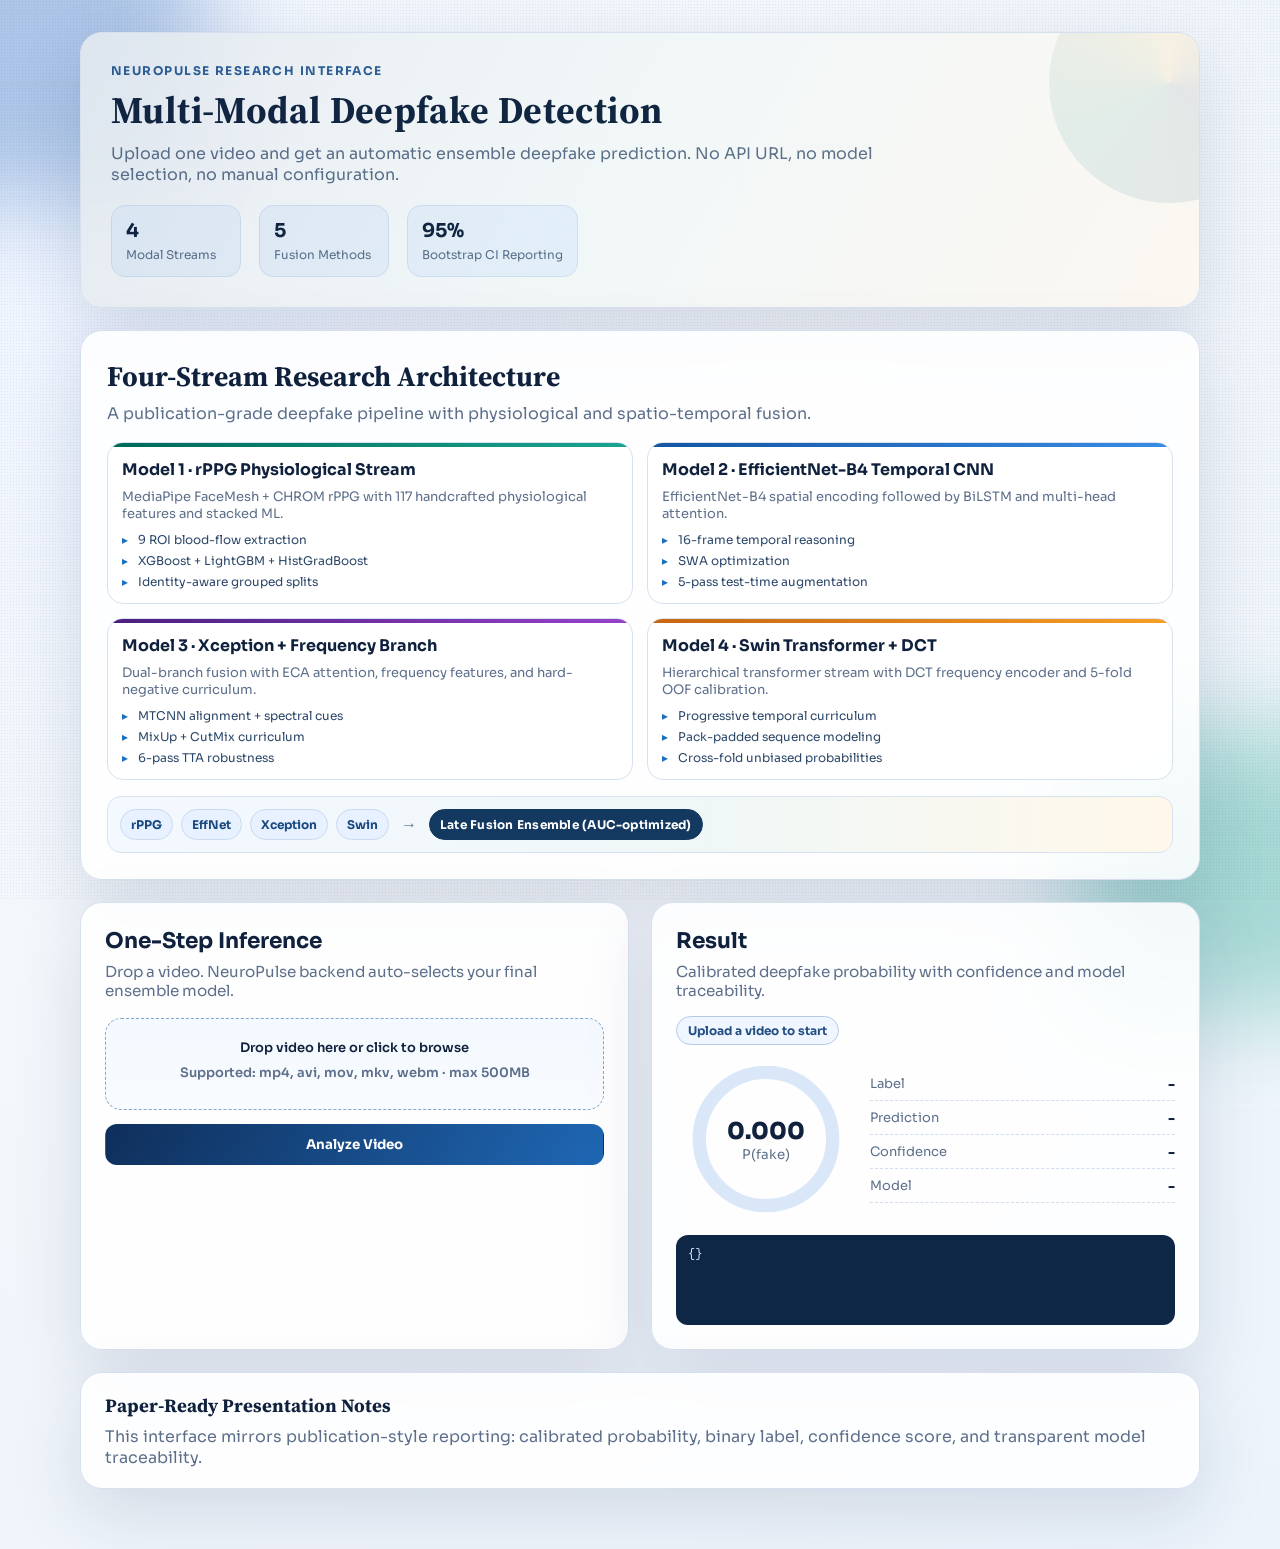
==== frontend/index.html @ 2e5a5ee5 "woring restructure" ====
<!DOCTYPE html>
<html lang="en">
<head>
  <meta charset="UTF-8" />
  <meta name="viewport" content="width=device-width, initial-scale=1.0" />
  <title>NeuroPulse | Deepfake Detection Interface</title>
  <link rel="preconnect" href="https://fonts.googleapis.com" />
  <link rel="preconnect" href="https://fonts.gstatic.com" crossorigin />
  <link href="https://fonts.googleapis.com/css2?family=Sora:wght@300;400;600;700;800&family=Source+Serif+4:opsz,wght@8..60,500;8..60,700&display=swap" rel="stylesheet" />
  <link rel="stylesheet" href="styles.css" />
</head>
<body>
  <div class="backdrop backdrop-a"></div>
  <div class="backdrop backdrop-b"></div>
  <div class="grain"></div>

  <main class="page">
    <header class="hero card reveal">
      <p class="eyebrow">NeuroPulse Research Interface</p>
      <h1>Multi-Modal Deepfake Detection</h1>
      <p class="hero-text">
        Upload one video and get an automatic ensemble deepfake prediction.
        No API URL, no model selection, no manual configuration.
      </p>
      <div class="hero-metrics">
        <div>
          <strong>4</strong>
          <span>Modal Streams</span>
        </div>
        <div>
          <strong>5</strong>
          <span>Fusion Methods</span>
        </div>
        <div>
          <strong>95%</strong>
          <span>Bootstrap CI Reporting</span>
        </div>
      </div>
    </header>

    <section class="card architecture reveal delay-1">
      <div class="arch-head">
        <h2>Four-Stream Research Architecture</h2>
        <p>A publication-grade deepfake pipeline with physiological and spatio-temporal fusion.</p>
      </div>
      <div class="model-grid">
        <article class="model-card rppg">
          <h3>Model 1 · rPPG Physiological Stream</h3>
          <p>MediaPipe FaceMesh + CHROM rPPG with 117 handcrafted physiological features and stacked ML.</p>
          <ul>
            <li>9 ROI blood-flow extraction</li>
            <li>XGBoost + LightGBM + HistGradBoost</li>
            <li>Identity-aware grouped splits</li>
          </ul>
        </article>
        <article class="model-card eff">
          <h3>Model 2 · EfficientNet-B4 Temporal CNN</h3>
          <p>EfficientNet-B4 spatial encoding followed by BiLSTM and multi-head attention.</p>
          <ul>
            <li>16-frame temporal reasoning</li>
            <li>SWA optimization</li>
            <li>5-pass test-time augmentation</li>
          </ul>
        </article>
        <article class="model-card xcep">
          <h3>Model 3 · Xception + Frequency Branch</h3>
          <p>Dual-branch fusion with ECA attention, frequency features, and hard-negative curriculum.</p>
          <ul>
            <li>MTCNN alignment + spectral cues</li>
            <li>MixUp + CutMix curriculum</li>
            <li>6-pass TTA robustness</li>
          </ul>
        </article>
        <article class="model-card swin">
          <h3>Model 4 · Swin Transformer + DCT</h3>
          <p>Hierarchical transformer stream with DCT frequency encoder and 5-fold OOF calibration.</p>
          <ul>
            <li>Progressive temporal curriculum</li>
            <li>Pack-padded sequence modeling</li>
            <li>Cross-fold unbiased probabilities</li>
          </ul>
        </article>
      </div>

      <div class="fusion-track">
        <div class="fusion-node">rPPG</div>
        <div class="fusion-node">EffNet</div>
        <div class="fusion-node">Xception</div>
        <div class="fusion-node">Swin</div>
        <div class="fusion-arrow">→</div>
        <div class="fusion-ensemble">Late Fusion Ensemble (AUC-optimized)</div>
      </div>
    </section>

    <section class="grid">
      <article class="card panel reveal">
        <h2>One-Step Inference</h2>
        <p class="muted">Drop a video. NeuroPulse backend auto-selects your final ensemble model.</p>

        <form id="predict-form" class="form" novalidate>
          <label class="field upload-zone" id="upload-zone">
            <input id="video-input" type="file" accept="video/*" required />
            <span class="upload-title">Drop video here or click to browse</span>
            <span id="video-meta" class="upload-meta">Supported: mp4, avi, mov, mkv, webm · max 500MB</span>
          </label>

          <button id="submit-btn" type="submit" class="btn primary">Analyze Video</button>
        </form>
      </article>

      <article class="card panel reveal delay-1">
        <h2>Result</h2>
        <p class="muted">Calibrated deepfake probability with confidence and model traceability.</p>

        <div id="status-pill" class="pill">Waiting for upload</div>

        <div class="result-block">
          <div class="meter-wrap">
            <svg viewBox="0 0 120 120" class="meter" aria-hidden="true">
              <circle cx="60" cy="60" r="50" class="meter-bg"></circle>
              <circle cx="60" cy="60" r="50" class="meter-fg" id="meter-fg"></circle>
            </svg>
            <div class="meter-center">
              <span id="probability">0.000</span>
              <small>P(fake)</small>
            </div>
          </div>

          <div class="kv">
            <p><span>Label</span><strong id="label">-</strong></p>
            <p><span>Prediction</span><strong id="prediction">-</strong></p>
            <p><span>Confidence</span><strong id="confidence">-</strong></p>
            <p><span>Model</span><strong id="model">-</strong></p>
          </div>
        </div>

        <pre id="debug" class="debug">{}</pre>
      </article>
    </section>

    <section class="card footer-note reveal delay-2">
      <h3>Paper-Ready Presentation Notes</h3>
      <p>
        This interface mirrors publication-style reporting: calibrated probability,
        binary label, confidence score, and transparent model traceability.
      </p>
    </section>
  </main>

  <script src="app.js"></script>
</body>
</html>
---- frontend/styles.css ----
:root {
  --bg: #f4f7fb;
  --ink: #10213d;
  --muted: #5d6f8a;
  --panel: rgba(255, 255, 255, 0.88);
  --line: #d6e0ee;
  --navy: #0f2f5b;
  --teal: #147d79;
  --amber: #d9911a;
  --danger: #b73934;
  --ok: #1a7b62;
  --shadow: 0 25px 70px rgba(12, 41, 82, 0.13);
}

* {
  box-sizing: border-box;
}

body {
  margin: 0;
  font-family: "Sora", sans-serif;
  color: var(--ink);
  background: radial-gradient(circle at 10% 20%, #eef4ff 0%, #f4f7fb 40%, #ecf3fb 100%);
  min-height: 100vh;
  overflow-x: hidden;
}

.grain {
  position: fixed;
  inset: 0;
  pointer-events: none;
  z-index: -1;
  opacity: 0.08;
  background-image: radial-gradient(#14385f 0.35px, transparent 0.35px);
  background-size: 3px 3px;
}

.backdrop {
  position: fixed;
  filter: blur(50px);
  z-index: -1;
  opacity: 0.35;
}

.backdrop-a {
  top: -120px;
  left: -120px;
  width: 320px;
  height: 320px;
  background: #2f6dbf;
  animation: driftA 8s ease-in-out infinite alternate;
}

.backdrop-b {
  right: -80px;
  bottom: -110px;
  width: 280px;
  height: 280px;
  background: #1ba18b;
  animation: driftB 9s ease-in-out infinite alternate;
}

.page {
  width: min(1120px, 94vw);
  margin: 32px auto 60px;
  display: grid;
  gap: 22px;
}

.architecture {
  padding: 26px;
}

.arch-head h2 {
  margin: 0;
  font-family: "Source Serif 4", serif;
  font-size: clamp(1.35rem, 2.2vw, 1.9rem);
}

.arch-head p {
  margin: 8px 0 0;
  color: var(--muted);
}

.model-grid {
  margin-top: 18px;
  display: grid;
  grid-template-columns: repeat(2, minmax(0, 1fr));
  gap: 14px;
}

.model-card {
  border: 1px solid #d7e1ef;
  border-radius: 16px;
  padding: 14px;
  background: rgba(255, 255, 255, 0.9);
  position: relative;
  overflow: hidden;
  transform: translateY(0);
  transition: transform 220ms ease, box-shadow 220ms ease;
}

.model-card::before {
  content: "";
  position: absolute;
  top: 0;
  left: 0;
  width: 100%;
  height: 4px;
}

.model-card:hover {
  transform: translateY(-4px);
  box-shadow: 0 18px 32px rgba(20, 56, 97, 0.12);
}

.model-card h3 {
  margin: 2px 0 8px;
  font-size: 1rem;
}

.model-card p {
  margin: 0;
  color: var(--muted);
  font-size: 13px;
}

.model-card ul {
  margin: 10px 0 0;
  padding: 0;
  list-style: none;
  display: grid;
  gap: 6px;
}

.model-card li {
  font-size: 12px;
  color: #2b4668;
  padding-left: 16px;
  position: relative;
}

.model-card li::before {
  content: "▸";
  position: absolute;
  left: 0;
  color: #1b6fbf;
}

.model-card.rppg::before {
  background: linear-gradient(90deg, #00695c, #1aa48f);
}

.model-card.eff::before {
  background: linear-gradient(90deg, #1455a2, #388ce4);
}

.model-card.xcep::before {
  background: linear-gradient(90deg, #4b1f7e, #9542ca);
}

.model-card.swin::before {
  background: linear-gradient(90deg, #c76611, #f69f25);
}

.fusion-track {
  margin-top: 16px;
  border-radius: 14px;
  border: 1px solid #d8e2f0;
  background: linear-gradient(90deg, #f4f8ff, #eff7f7 55%, #fff8ea);
  padding: 12px;
  display: flex;
  flex-wrap: wrap;
  align-items: center;
  gap: 8px;
}

.fusion-node,
.fusion-ensemble {
  padding: 7px 10px;
  border-radius: 999px;
  font-size: 12px;
  font-weight: 700;
}

.fusion-node {
  background: #e8f1ff;
  color: #19497f;
  border: 1px solid #c9daef;
}

.fusion-arrow {
  font-size: 16px;
  color: #5f7695;
  margin: 0 4px;
}

.fusion-ensemble {
  background: #143961;
  color: #fff;
  border: 1px solid #143961;
  letter-spacing: 0.02em;
}

.card {
  background: var(--panel);
  border: 1px solid var(--line);
  border-radius: 22px;
  box-shadow: var(--shadow);
  backdrop-filter: blur(8px);
}

.hero {
  padding: 30px;
  position: relative;
  overflow: hidden;
}

.hero::before {
  content: "";
  position: absolute;
  inset: 0;
  background: linear-gradient(120deg, rgba(21, 65, 116, 0.1), rgba(20, 125, 121, 0.05), rgba(217, 145, 26, 0.06));
  pointer-events: none;
}

.hero::after {
  content: "";
  position: absolute;
  right: -90px;
  top: -70px;
  width: 240px;
  height: 240px;
  border-radius: 50%;
  background: conic-gradient(from 120deg, #1d4c86, #1b8b83, #e7b654, #1d4c86);
  opacity: 0.1;
}

.eyebrow {
  margin: 0;
  text-transform: uppercase;
  letter-spacing: 0.12em;
  font-size: 12px;
  color: #2e5f97;
  font-weight: 700;
}

.hero h1 {
  margin: 10px 0;
  font-family: "Source Serif 4", serif;
  font-size: clamp(1.6rem, 3vw, 2.35rem);
  line-height: 1.2;
  letter-spacing: 0.01em;
}

.hero-text {
  margin: 0;
  max-width: 800px;
  color: var(--muted);
}

.hero-metrics {
  display: flex;
  gap: 18px;
  flex-wrap: wrap;
  margin-top: 20px;
}

.hero-metrics div {
  background: #eef5ff;
  border: 1px solid #d8e3f5;
  border-radius: 14px;
  padding: 12px 14px;
  min-width: 130px;
}

.hero-metrics strong {
  display: block;
  font-size: 1.2rem;
}

.hero-metrics span {
  color: var(--muted);
  font-size: 12px;
}

.grid {
  display: grid;
  grid-template-columns: 1fr 1fr;
  gap: 22px;
}

.panel {
  padding: 24px;
}

h2 {
  margin: 0;
  font-size: 1.35rem;
}

.muted {
  margin: 8px 0 0;
  color: var(--muted);
  font-size: 0.95rem;
}

.form {
  margin-top: 18px;
  display: grid;
  gap: 14px;
}

.field span {
  display: block;
  margin-bottom: 8px;
  font-size: 13px;
  font-weight: 600;
}

button {
  font-family: inherit;
}

.btn {
  border: 1px solid transparent;
  border-radius: 12px;
  padding: 11px 14px;
  font-weight: 700;
  cursor: pointer;
}

.btn.primary {
  background: linear-gradient(120deg, var(--navy), #1f67b4);
  color: #fff;
  transition: transform 180ms ease, filter 180ms ease;
  position: relative;
  overflow: hidden;
}

.btn.primary:hover {
  transform: translateY(-2px);
  filter: brightness(1.05);
}

.btn.primary::after {
  content: "";
  position: absolute;
  top: 0;
  left: -130%;
  width: 110%;
  height: 100%;
  background: linear-gradient(100deg, transparent 0%, rgba(255, 255, 255, 0.35) 50%, transparent 100%);
  animation: sweep 3.2s ease-in-out infinite;
}

.upload-zone {
  border: 1.5px dashed #87a5cc;
  border-radius: 16px;
  padding: 20px 14px;
  text-align: center;
  background: linear-gradient(180deg, rgba(232, 243, 255, 0.5), rgba(245, 250, 255, 0.7));
  position: relative;
  transition: transform 220ms ease, box-shadow 220ms ease, border-color 220ms ease;
}

.upload-zone:hover {
  transform: translateY(-2px);
  border-color: #4f81bb;
  box-shadow: 0 14px 34px rgba(25, 73, 129, 0.13);
}

.upload-zone input[type="file"] {
  position: absolute;
  inset: 0;
  opacity: 0;
  cursor: pointer;
}

.upload-title {
  display: block;
  font-weight: 700;
  margin-bottom: 5px;
}

.upload-meta {
  font-size: 12px;
  color: var(--muted);
}

.pill {
  display: inline-flex;
  align-items: center;
  border-radius: 999px;
  border: 1px solid #b6c9e5;
  background: #f0f6ff;
  color: #234f83;
  padding: 6px 11px;
  font-size: 12px;
  font-weight: 700;
  margin-top: 16px;
}

.result-block {
  margin-top: 14px;
  display: grid;
  grid-template-columns: 180px 1fr;
  gap: 14px;
  align-items: center;
}

.meter-wrap {
  position: relative;
  width: 160px;
  height: 160px;
  margin: 0 auto;
}

.meter {
  width: 160px;
  height: 160px;
  transform: rotate(-90deg);
}

.meter-bg,
.meter-fg {
  fill: none;
  stroke-width: 10;
}

.meter-bg {
  stroke: #d9e7f8;
}

.meter-fg {
  stroke: #2f6dbf;
  stroke-linecap: round;
  stroke-dasharray: 314;
  stroke-dashoffset: 314;
  transition: stroke-dashoffset 450ms ease, stroke 450ms ease;
}

.meter-center {
  position: absolute;
  inset: 0;
  display: grid;
  place-content: center;
  text-align: center;
}

.meter-center span {
  font-size: 1.45rem;
  font-weight: 800;
}

.meter-center small {
  color: var(--muted);
}

.kv p {
  display: flex;
  justify-content: space-between;
  gap: 12px;
  margin: 8px 0;
  border-bottom: 1px dashed #d0ddf0;
  padding-bottom: 7px;
}

.kv span {
  color: var(--muted);
  font-size: 13px;
}

.kv strong {
  font-size: 14px;
}

.debug {
  margin: 16px 0 0;
  background: #0f2747;
  color: #d5e5fb;
  padding: 12px;
  border-radius: 12px;
  font-size: 12px;
  min-height: 90px;
  overflow: auto;
}

.footer-note {
  padding: 20px 24px;
}

.footer-note h3 {
  margin: 0 0 8px;
  font-family: "Source Serif 4", serif;
}

.footer-note p {
  margin: 0;
  color: var(--muted);
}

.reveal {
  opacity: 0;
  transform: translateY(8px);
  animation: reveal 600ms ease forwards;
}

.delay-1 {
  animation-delay: 160ms;
}

.delay-2 {
  animation-delay: 260ms;
}

@keyframes reveal {
  to {
    opacity: 1;
    transform: none;
  }
}

@keyframes driftA {
  from {
    transform: translate3d(0, 0, 0);
  }
  to {
    transform: translate3d(30px, -20px, 0);
  }
}

@keyframes driftB {
  from {
    transform: translate3d(0, 0, 0);
  }
  to {
    transform: translate3d(-22px, 20px, 0);
  }
}

@keyframes sweep {
  0% {
    left: -130%;
  }
  60%,
  100% {
    left: 130%;
  }
}

@media (max-width: 980px) {
  .model-grid {
    grid-template-columns: 1fr;
  }

  .grid {
    grid-template-columns: 1fr;
  }

  .result-block {
    grid-template-columns: 1fr;
  }
}
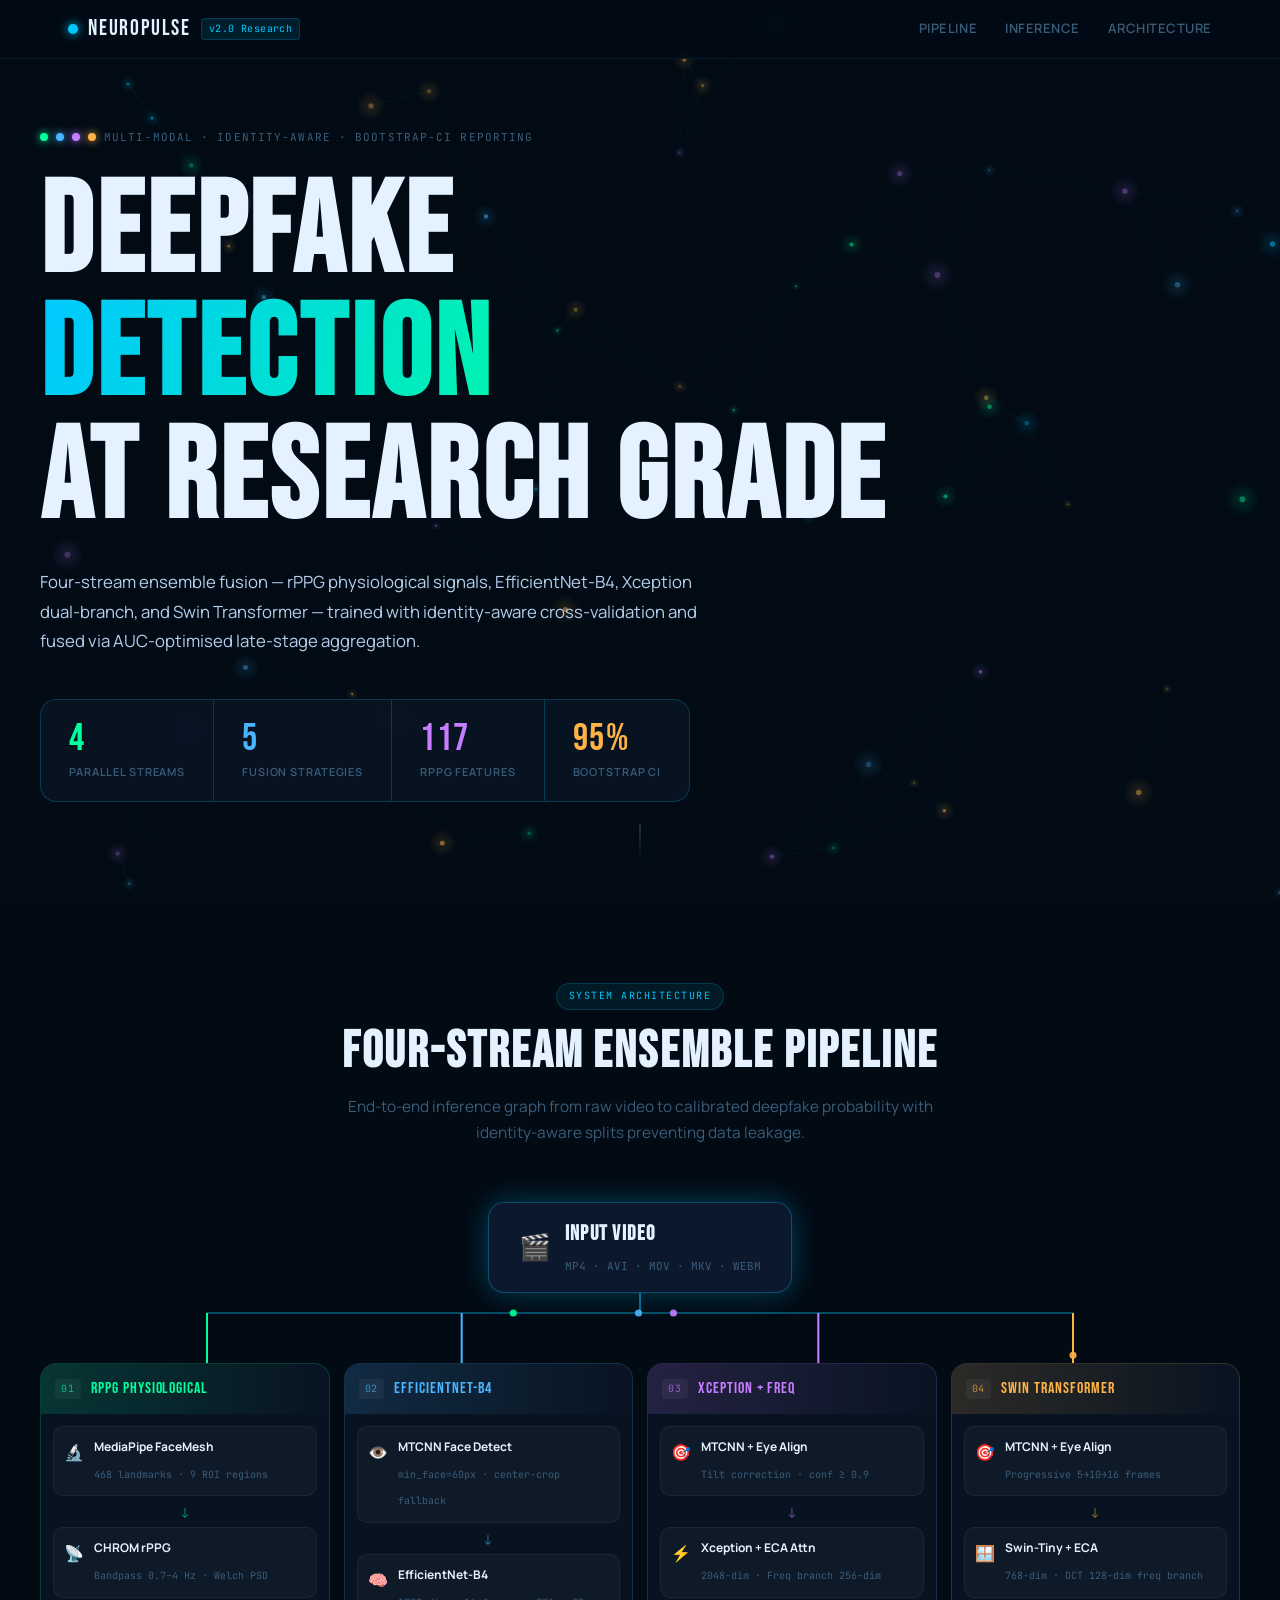
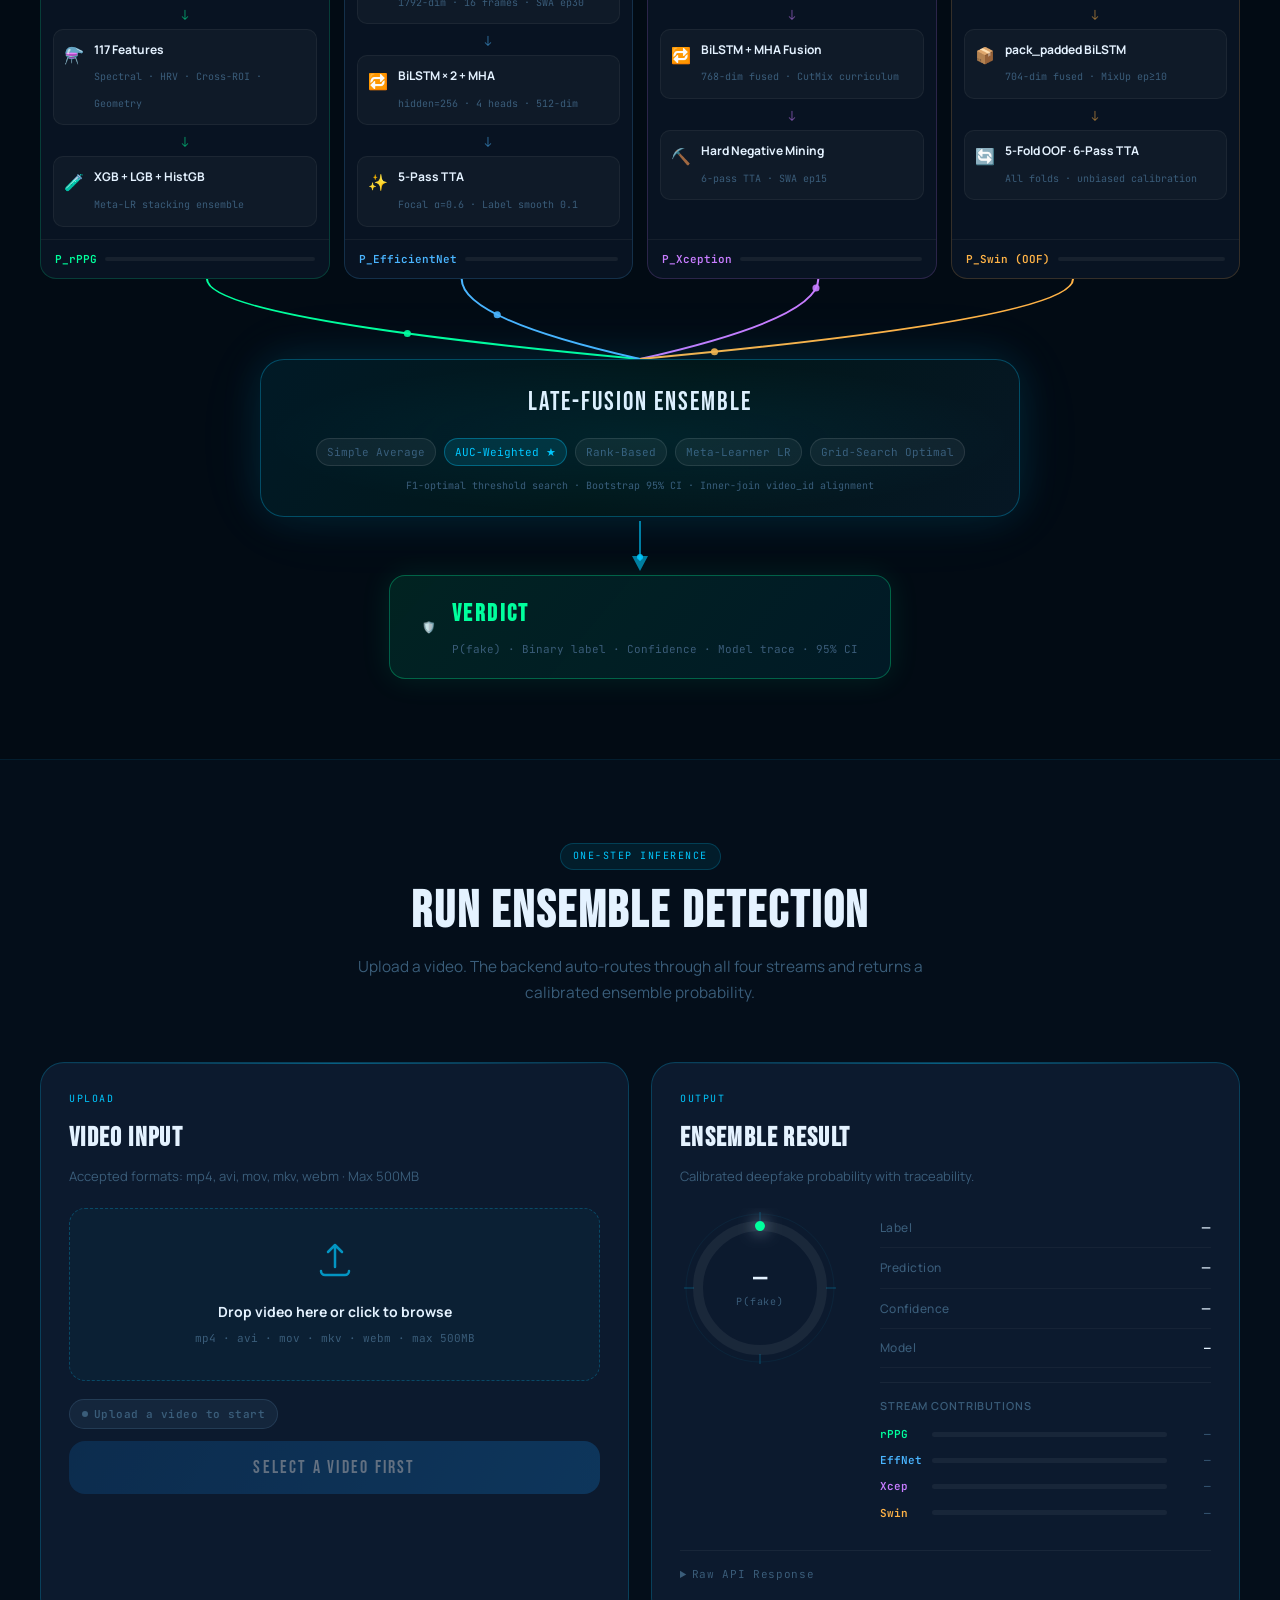
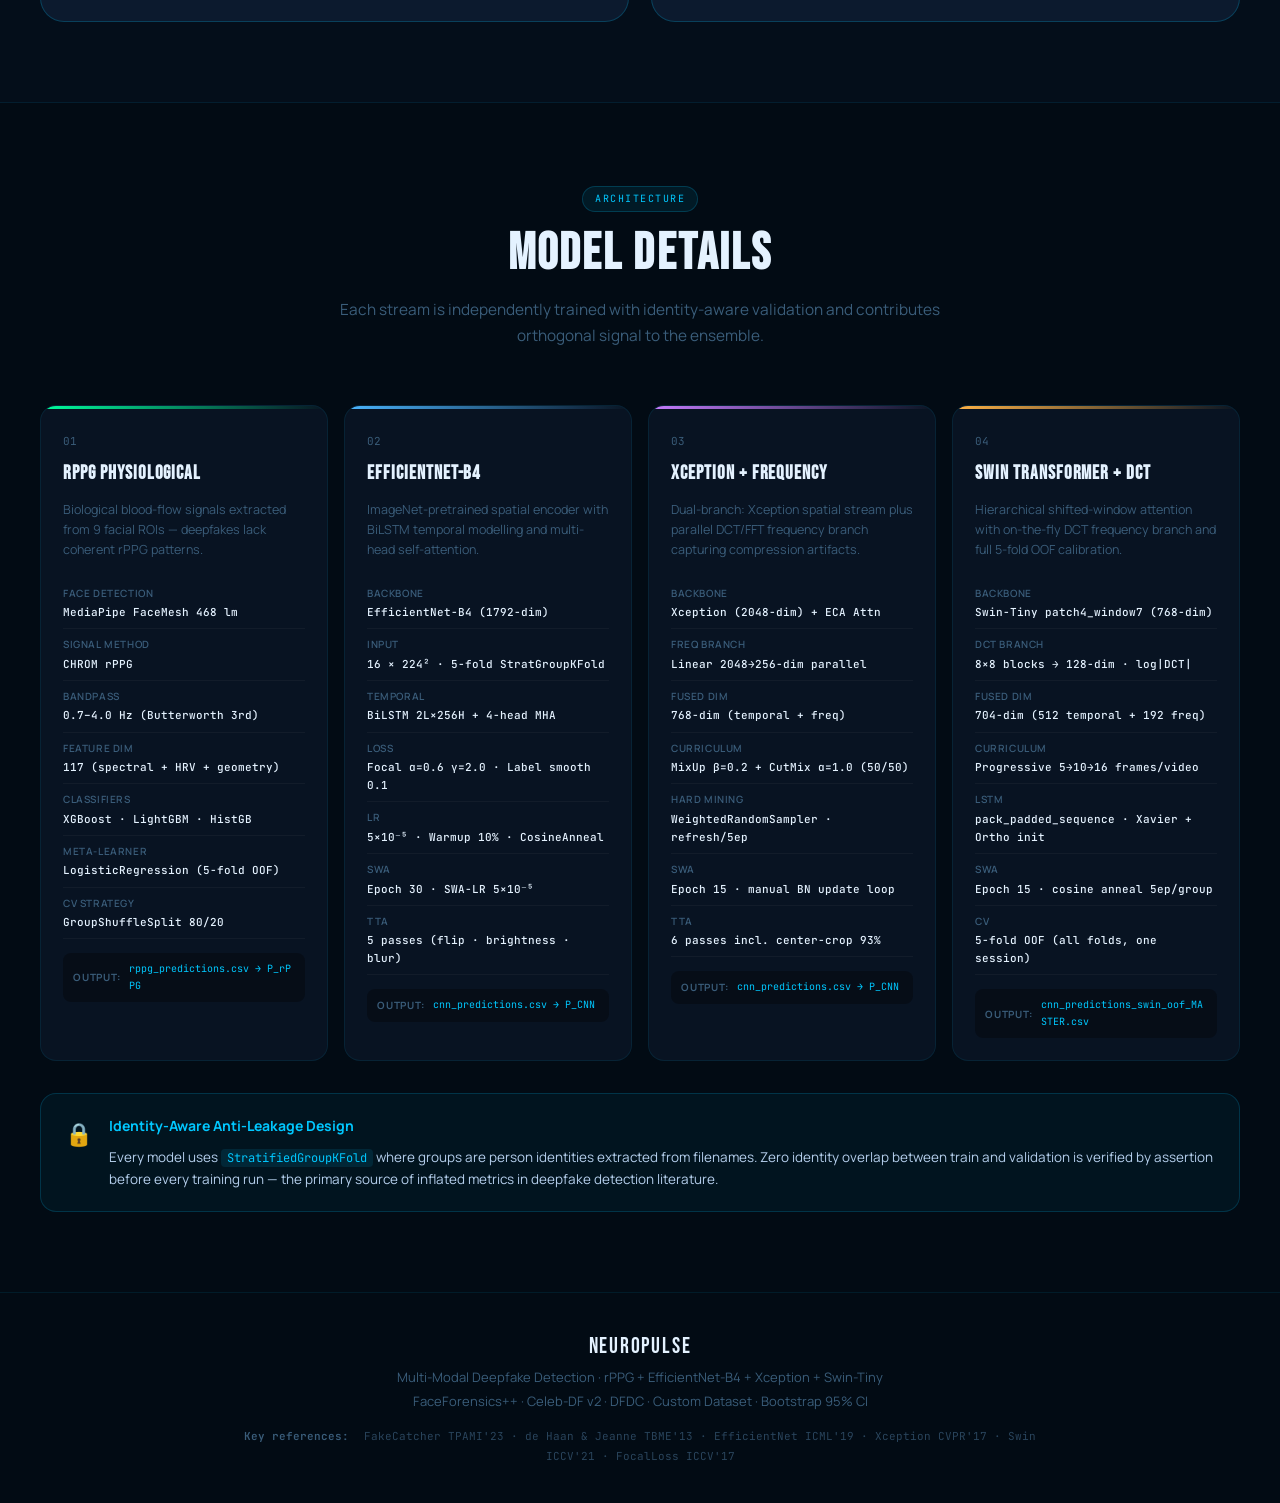
==== commit 90cb122c: "2 remaining" ====
--- a/frontend/index.html
+++ b/frontend/index.html
@@ -3,150 +3,2247 @@
 <head>
   <meta charset="UTF-8" />
   <meta name="viewport" content="width=device-width, initial-scale=1.0" />
-  <title>NeuroPulse | Deepfake Detection Interface</title>
+  <title>NeuroPulse · Deepfake Detection</title>
   <link rel="preconnect" href="https://fonts.googleapis.com" />
   <link rel="preconnect" href="https://fonts.gstatic.com" crossorigin />
-  <link href="https://fonts.googleapis.com/css2?family=Sora:wght@300;400;600;700;800&family=Source+Serif+4:opsz,wght@8..60,500;8..60,700&display=swap" rel="stylesheet" />
-  <link rel="stylesheet" href="styles.css" />
+  <link href="https://fonts.googleapis.com/css2?family=Bebas+Neue&family=Manrope:wght@300;400;500;600;700;800&family=JetBrains+Mono:wght@400;600&display=swap" rel="stylesheet" />
+  <style>
+/* ════════════════════════════════════════════════════
+   NeuroPulse · style.css
+   Dark Bioluminescent Neural Observatory Theme
+   Fonts: Bebas Neue · Manrope · JetBrains Mono
+════════════════════════════════════════════════════ */
+
+/* ── CSS VARIABLES ── */
+:root {
+  --void:    #020b14;
+  --abyss:   #071220;
+  --surface: #0c1d30;
+  --glass:   rgba(10, 22, 38, 0.80);
+  --glass-2: rgba(14, 28, 48, 0.92);
+  --border:  rgba(0, 200, 255, 0.09);
+  --border-b: rgba(0, 200, 255, 0.22);
+  --cyan:    #00c8ff;
+  --green:   #00ff9d;
+  --blue:    #4ab5ff;
+  --purple:  #c77dff;
+  --amber:   #ffb347;
+  --red:     #ff5c5c;
+  --text:    #b4cfec;
+  --text-bright: #e4f2ff;
+  --muted:   #3a5d7a;
+  --glow-c:  0 0 28px rgba(0, 200, 255, 0.20);
+  --glow-g:  0 0 28px rgba(0, 255, 157, 0.22);
+  --radius:  16px;
+  --radius-lg: 24px;
+}
+
+/* ── RESET & BASE ── */
+*, *::before, *::after { box-sizing: border-box; margin: 0; padding: 0; }
+
+html { scroll-behavior: smooth; }
+
+body {
+  font-family: 'Manrope', sans-serif;
+  background: var(--void);
+  color: var(--text);
+  min-height: 100vh;
+  overflow-x: hidden;
+  line-height: 1.65;
+}
+
+/* ── NEURAL CANVAS BACKGROUND ── */
+#neural-canvas {
+  position: fixed;
+  inset: 0;
+  z-index: 0;
+  pointer-events: none;
+  opacity: 0.55;
+}
+
+.scanline {
+  position: fixed;
+  inset: 0;
+  z-index: 1;
+  pointer-events: none;
+  background: repeating-linear-gradient(
+    0deg,
+    transparent,
+    transparent 3px,
+    rgba(0, 200, 255, 0.012) 3px,
+    rgba(0, 200, 255, 0.012) 4px
+  );
+}
+
+/* ── NAV ── */
+.nav {
+  position: fixed;
+  top: 0; left: 0; right: 0;
+  z-index: 100;
+  backdrop-filter: blur(16px);
+  -webkit-backdrop-filter: blur(16px);
+  background: rgba(2, 11, 20, 0.7);
+  border-bottom: 1px solid var(--border);
+}
+
+.nav-inner {
+  max-width: 1200px;
+  margin: 0 auto;
+  padding: 0 28px;
+  height: 58px;
+  display: flex;
+  align-items: center;
+  justify-content: space-between;
+}
+
+.nav-brand {
+  display: flex;
+  align-items: center;
+  gap: 10px;
+}
+
+.brand-pulse {
+  width: 10px; height: 10px;
+  border-radius: 50%;
+  background: var(--cyan);
+  box-shadow: 0 0 10px var(--cyan);
+  animation: pulse-glow 2s ease-in-out infinite;
+}
+
+@keyframes pulse-glow {
+  0%, 100% { opacity: 1; box-shadow: 0 0 8px var(--cyan); }
+  50%       { opacity: 0.4; box-shadow: 0 0 20px var(--cyan); }
+}
+
+.brand-name {
+  font-family: 'Bebas Neue', sans-serif;
+  font-size: 1.4rem;
+  letter-spacing: 0.08em;
+  color: var(--text-bright);
+}
+
+.brand-tag {
+  font-family: 'JetBrains Mono', monospace;
+  font-size: 10px;
+  padding: 2px 7px;
+  border-radius: 4px;
+  background: rgba(0,200,255,0.1);
+  border: 1px solid rgba(0,200,255,0.2);
+  color: var(--cyan);
+  letter-spacing: 0.04em;
+}
+
+.nav-links {
+  display: flex;
+  gap: 28px;
+}
+
+.nav-links a {
+  font-size: 13px;
+  font-weight: 600;
+  color: var(--muted);
+  text-decoration: none;
+  letter-spacing: 0.04em;
+  text-transform: uppercase;
+  transition: color 200ms ease;
+}
+
+.nav-links a:hover { color: var(--cyan); }
+
+/* ── HERO ── */
+.hero {
+  position: relative;
+  z-index: 2;
+  min-height: 100vh;
+  display: flex;
+  flex-direction: column;
+  justify-content: center;
+  padding: 90px 28px 60px;
+}
+
+.hero-inner {
+  max-width: 1200px;
+  margin: 0 auto;
+  width: 100%;
+}
+
+.hero-kicker {
+  display: flex;
+  align-items: center;
+  gap: 8px;
+  font-family: 'JetBrains Mono', monospace;
+  font-size: 11px;
+  letter-spacing: 0.1em;
+  color: var(--muted);
+  text-transform: uppercase;
+  margin-bottom: 28px;
+}
+
+.kicker-dot {
+  width: 8px; height: 8px;
+  border-radius: 50%;
+  flex-shrink: 0;
+}
+
+.rppg-col  { background: var(--green);  box-shadow: 0 0 8px var(--green); }
+.eff-col   { background: var(--blue);   box-shadow: 0 0 8px var(--blue); }
+.xcep-col  { background: var(--purple); box-shadow: 0 0 8px var(--purple); }
+.swin-col  { background: var(--amber);  box-shadow: 0 0 8px var(--amber); }
+
+.hero-title {
+  font-family: 'Bebas Neue', sans-serif;
+  font-size: clamp(4.5rem, 10vw, 9rem);
+  letter-spacing: 0.03em;
+  line-height: 0.93;
+  display: flex;
+  flex-direction: column;
+  gap: 4px;
+  margin-bottom: 28px;
+}
+
+.title-line { color: var(--text-bright); }
+
+.accent-gradient {
+  background: linear-gradient(110deg, var(--cyan) 0%, var(--green) 50%, var(--blue) 100%);
+  -webkit-background-clip: text;
+  -webkit-text-fill-color: transparent;
+  background-clip: text;
+}
+
+.hero-sub {
+  max-width: 660px;
+  font-size: clamp(0.9rem, 1.4vw, 1.05rem);
+  color: var(--text);
+  line-height: 1.75;
+  margin-bottom: 44px;
+  font-weight: 400;
+}
+
+.hero-stats {
+  display: flex;
+  align-items: stretch;
+  gap: 0;
+  width: fit-content;
+  background: var(--glass);
+  border: 1px solid var(--border-b);
+  border-radius: var(--radius);
+  overflow: hidden;
+  backdrop-filter: blur(12px);
+}
+
+.stat-card {
+  padding: 20px 28px;
+  display: flex;
+  flex-direction: column;
+  gap: 4px;
+}
+
+.stat-num {
+  font-family: 'Bebas Neue', sans-serif;
+  font-size: 2.4rem;
+  letter-spacing: 0.04em;
+  line-height: 1;
+}
+
+.stat-label {
+  font-size: 11px;
+  letter-spacing: 0.08em;
+  text-transform: uppercase;
+  color: var(--muted);
+  font-weight: 600;
+}
+
+.stat-divider {
+  width: 1px;
+  background: var(--border-b);
+  flex-shrink: 0;
+}
+
+.hero-scroll-hint {
+  position: absolute;
+  bottom: 36px;
+  left: 50%;
+  transform: translateX(-50%);
+  display: flex;
+  flex-direction: column;
+  align-items: center;
+  gap: 10px;
+  font-family: 'JetBrains Mono', monospace;
+  font-size: 9px;
+  letter-spacing: 0.2em;
+  color: var(--muted);
+}
+
+.scroll-line {
+  width: 1px;
+  height: 40px;
+  background: linear-gradient(to bottom, var(--muted), transparent);
+  animation: scroll-pulse 2s ease-in-out infinite;
+}
+
+@keyframes scroll-pulse {
+  0%, 100% { opacity: 0.4; transform: scaleY(0.7); transform-origin: top; }
+  50%       { opacity: 1;   transform: scaleY(1); }
+}
+
+/* ── SECTIONS ── */
+.section {
+  position: relative;
+  z-index: 2;
+  padding: 80px 28px;
+}
+
+.section-dark {
+  background: rgba(7, 18, 32, 0.5);
+  border-top: 1px solid var(--border);
+  border-bottom: 1px solid var(--border);
+}
+
+.section-inner {
+  max-width: 1200px;
+  margin: 0 auto;
+}
+
+.section-header {
+  text-align: center;
+  margin-bottom: 56px;
+}
+
+.section-badge {
+  display: inline-block;
+  font-family: 'JetBrains Mono', monospace;
+  font-size: 10px;
+  letter-spacing: 0.15em;
+  text-transform: uppercase;
+  color: var(--cyan);
+  background: rgba(0,200,255,0.08);
+  border: 1px solid rgba(0,200,255,0.2);
+  padding: 4px 12px;
+  border-radius: 999px;
+  margin-bottom: 14px;
+}
+
+.section-title {
+  font-family: 'Bebas Neue', sans-serif;
+  font-size: clamp(2.4rem, 4vw, 3.8rem);
+  letter-spacing: 0.04em;
+  color: var(--text-bright);
+  line-height: 1.1;
+  margin-bottom: 14px;
+}
+
+.section-sub {
+  max-width: 600px;
+  margin: 0 auto;
+  color: var(--muted);
+  font-size: 0.96rem;
+  line-height: 1.7;
+}
+
+/* ── PIPELINE FLOWCHART ── */
+.pipeline-wrap {
+  display: flex;
+  flex-direction: column;
+  align-items: center;
+  gap: 0;
+}
+
+.pipe-row {
+  display: flex;
+  justify-content: center;
+  width: 100%;
+}
+
+/* Input node */
+.input-node {
+  display: flex;
+  align-items: center;
+  gap: 14px;
+  background: var(--glass-2);
+  border: 1px solid rgba(0,200,255,0.3);
+  border-radius: var(--radius);
+  padding: 14px 30px;
+  box-shadow: 0 0 30px rgba(0,200,255,0.1), var(--glow-c);
+}
+
+.node-icon { font-size: 1.6rem; }
+
+.node-content strong {
+  display: block;
+  font-family: 'Bebas Neue', sans-serif;
+  font-size: 1.3rem;
+  letter-spacing: 0.06em;
+  color: var(--text-bright);
+}
+
+.node-content span {
+  font-family: 'JetBrains Mono', monospace;
+  font-size: 11px;
+  color: var(--muted);
+}
+
+/* Split SVG */
+.pipe-split-wrap {
+  width: 100%;
+  max-width: 1080px;
+  height: 70px;
+  flex-shrink: 0;
+}
+
+.split-svg, .merge-svg {
+  width: 100%;
+  height: 100%;
+}
+
+/* Streams container */
+.pipe-streams {
+  display: grid;
+  grid-template-columns: repeat(4, 1fr);
+  gap: 14px;
+  width: 100%;
+}
+
+/* Individual stream */
+.stream {
+  border-radius: var(--radius);
+  overflow: hidden;
+  background: var(--glass);
+  border: 1px solid var(--border);
+  display: flex;
+  flex-direction: column;
+  transition: transform 300ms ease, box-shadow 300ms ease;
+}
+
+.stream:hover {
+  transform: translateY(-4px);
+}
+
+/* Stream color overrides */
+.stream-rppg { border-color: rgba(0, 255, 157, 0.18); }
+.stream-rppg:hover { box-shadow: 0 16px 40px rgba(0, 255, 157, 0.12); }
+.stream-eff  { border-color: rgba(74, 181, 255, 0.18); }
+.stream-eff:hover  { box-shadow: 0 16px 40px rgba(74, 181, 255, 0.12); }
+.stream-xcep { border-color: rgba(199, 125, 255, 0.18); }
+.stream-xcep:hover { box-shadow: 0 16px 40px rgba(199, 125, 255, 0.12); }
+.stream-swin { border-color: rgba(255, 179, 71, 0.18); }
+.stream-swin:hover { box-shadow: 0 16px 40px rgba(255, 179, 71, 0.12); }
+
+/* Stream headers */
+.stream-header {
+  display: flex;
+  align-items: center;
+  gap: 10px;
+  padding: 12px 14px;
+  font-family: 'Bebas Neue', sans-serif;
+  font-size: 1rem;
+  letter-spacing: 0.06em;
+}
+
+.stream-badge {
+  font-family: 'JetBrains Mono', monospace;
+  font-size: 10px;
+  opacity: 0.7;
+  padding: 2px 6px;
+  border-radius: 4px;
+  background: rgba(255,255,255,0.07);
+}
+
+.rppg-head  { background: linear-gradient(90deg, rgba(0,255,157,0.15), transparent); color: var(--green); }
+.eff-head   { background: linear-gradient(90deg, rgba(74,181,255,0.15), transparent); color: var(--blue); }
+.xcep-head  { background: linear-gradient(90deg, rgba(199,125,255,0.15), transparent); color: var(--purple); }
+.swin-head  { background: linear-gradient(90deg, rgba(255,179,71,0.15), transparent); color: var(--amber); }
+
+.stream-body {
+  padding: 12px;
+  display: flex;
+  flex-direction: column;
+  gap: 0;
+  flex: 1;
+}
+
+.snode {
+  display: flex;
+  align-items: flex-start;
+  gap: 10px;
+  padding: 10px;
+  border-radius: 10px;
+  background: rgba(255,255,255,0.03);
+  border: 1px solid rgba(255,255,255,0.05);
+}
+
+.snode-icon { font-size: 1rem; flex-shrink: 0; margin-top: 2px; }
+
+.snode strong {
+  display: block;
+  font-size: 12px;
+  font-weight: 700;
+  color: var(--text-bright);
+  margin-bottom: 2px;
+}
+
+.snode span {
+  font-family: 'JetBrains Mono', monospace;
+  font-size: 10px;
+  color: var(--muted);
+  line-height: 1.4;
+}
+
+.snode-arrow {
+  text-align: center;
+  font-size: 14px;
+  padding: 4px 0;
+  opacity: 0.6;
+}
+
+.rppg-arr  { color: var(--green); }
+.eff-arr   { color: var(--blue); }
+.xcep-arr  { color: var(--purple); }
+.swin-arr  { color: var(--amber); }
+
+/* Stream prob output */
+.stream-prob {
+  display: flex;
+  align-items: center;
+  justify-content: space-between;
+  gap: 8px;
+  padding: 10px 14px;
+  border-top: 1px solid rgba(255,255,255,0.05);
+  margin-top: auto;
+}
+
+.prob-label {
+  font-family: 'JetBrains Mono', monospace;
+  font-size: 11px;
+  font-weight: 600;
+}
+
+.rppg-prob .prob-label { color: var(--green); }
+.eff-prob  .prob-label { color: var(--blue); }
+.xcep-prob .prob-label { color: var(--purple); }
+.swin-prob .prob-label { color: var(--amber); }
+
+.prob-bar {
+  flex: 1;
+  height: 4px;
+  background: rgba(255,255,255,0.06);
+  border-radius: 2px;
+  overflow: hidden;
+}
+
+.prob-fill {
+  height: 100%;
+  border-radius: 2px;
+  width: 60%;
+  animation: shimmer-bar 3s ease-in-out infinite;
+}
+
+.rppg-fill { background: var(--green); box-shadow: 0 0 6px var(--green); }
+.eff-fill  { background: var(--blue);  box-shadow: 0 0 6px var(--blue); }
+.xcep-fill { background: var(--purple);box-shadow: 0 0 6px var(--purple); }
+.swin-fill { background: var(--amber); box-shadow: 0 0 6px var(--amber); }
+
+@keyframes shimmer-bar {
+  0%, 100% { opacity: 0.5; width: 50%; }
+  50%       { opacity: 1;   width: 75%; }
+}
+
+/* Merge SVG */
+.pipe-merge-wrap {
+  width: 100%;
+  max-width: 1080px;
+  height: 80px;
+  flex-shrink: 0;
+}
+
+/* Ensemble node */
+.pipe-ensemble { margin-top: 0; }
+
+.ensemble-node {
+  width: 100%;
+  max-width: 760px;
+  background: linear-gradient(130deg, rgba(0,200,255,0.08), rgba(0,255,157,0.05), rgba(74,181,255,0.07));
+  border: 1px solid rgba(0,200,255,0.3);
+  border-radius: var(--radius-lg);
+  box-shadow: 0 0 40px rgba(0,200,255,0.12), 0 0 80px rgba(0,200,255,0.05);
+  padding: 22px 28px;
+  position: relative;
+  overflow: hidden;
+}
+
+.ensemble-node::before {
+  content: '';
+  position: absolute;
+  inset: 0;
+  background: radial-gradient(ellipse at 50% 50%, rgba(0,200,255,0.07) 0%, transparent 70%);
+  pointer-events: none;
+}
+
+.ensemble-title {
+  font-family: 'Bebas Neue', sans-serif;
+  font-size: 1.6rem;
+  letter-spacing: 0.08em;
+  color: var(--text-bright);
+  text-align: center;
+  margin-bottom: 14px;
+}
+
+.fusion-methods {
+  display: flex;
+  flex-wrap: wrap;
+  justify-content: center;
+  gap: 8px;
+  margin-bottom: 12px;
+}
+
+.fm-tag {
+  font-family: 'JetBrains Mono', monospace;
+  font-size: 11px;
+  padding: 4px 10px;
+  border-radius: 999px;
+  background: rgba(255,255,255,0.05);
+  border: 1px solid rgba(255,255,255,0.1);
+  color: var(--muted);
+}
+
+.active-fm {
+  background: rgba(0,200,255,0.12);
+  border-color: rgba(0,200,255,0.35);
+  color: var(--cyan);
+}
+
+.ensemble-sub {
+  text-align: center;
+  font-family: 'JetBrains Mono', monospace;
+  font-size: 10px;
+  color: var(--muted);
+  line-height: 1.6;
+}
+
+/* Final arrow */
+.pipe-final-arrow {
+  display: flex;
+  justify-content: center;
+  margin: 4px 0;
+}
+
+/* Verdict node */
+.verdict-node {
+  display: flex;
+  align-items: center;
+  gap: 16px;
+  background: linear-gradient(130deg, rgba(0,255,157,0.1), rgba(0,200,255,0.08));
+  border: 1px solid rgba(0,255,157,0.3);
+  border-radius: var(--radius);
+  padding: 18px 32px;
+  box-shadow: 0 0 30px rgba(0,255,157,0.1);
+}
+
+.verdict-icon { font-size: 1.8rem; }
+
+.verdict-node strong {
+  display: block;
+  font-family: 'Bebas Neue', sans-serif;
+  font-size: 1.5rem;
+  letter-spacing: 0.1em;
+  color: var(--green);
+}
+
+.verdict-node span {
+  font-family: 'JetBrains Mono', monospace;
+  font-size: 11px;
+  color: var(--muted);
+}
+
+/* ── INFERENCE SECTION ── */
+.inference-grid {
+  display: grid;
+  grid-template-columns: 1fr 1fr;
+  gap: 22px;
+}
+
+.glass-card {
+  background: var(--glass-2);
+  border: 1px solid var(--border-b);
+  border-radius: var(--radius-lg);
+  padding: 28px;
+  backdrop-filter: blur(16px);
+  -webkit-backdrop-filter: blur(16px);
+  position: relative;
+  overflow: hidden;
+}
+
+.glass-card::before {
+  content: '';
+  position: absolute;
+  top: 0; left: 0; right: 0;
+  height: 1px;
+  background: linear-gradient(90deg, transparent, rgba(0,200,255,0.4), transparent);
+}
+
+.card-label {
+  font-family: 'JetBrains Mono', monospace;
+  font-size: 10px;
+  letter-spacing: 0.15em;
+  text-transform: uppercase;
+  color: var(--cyan);
+  margin-bottom: 8px;
+}
+
+.glass-card h3 {
+  font-family: 'Bebas Neue', sans-serif;
+  font-size: 1.7rem;
+  letter-spacing: 0.05em;
+  color: var(--text-bright);
+  margin-bottom: 6px;
+}
+
+.card-sub {
+  font-size: 13px;
+  color: var(--muted);
+  margin-bottom: 20px;
+}
+
+/* Drop zone */
+.dropzone {
+  display: block;
+  border: 1.5px dashed rgba(0,200,255,0.25);
+  border-radius: var(--radius);
+  padding: 32px 20px;
+  text-align: center;
+  cursor: pointer;
+  transition: all 250ms ease;
+  position: relative;
+  background: rgba(0,200,255,0.03);
+  margin-bottom: 18px;
+}
+
+.dropzone:hover,
+.dropzone.drag-over {
+  border-color: var(--cyan);
+  background: rgba(0,200,255,0.07);
+  box-shadow: 0 0 24px rgba(0,200,255,0.1);
+}
+
+.dropzone input[type="file"] {
+  position: absolute;
+  inset: 0;
+  opacity: 0;
+  cursor: pointer;
+}
+
+.dz-content { pointer-events: none; }
+
+.dz-icon {
+  color: var(--cyan);
+  margin-bottom: 12px;
+  opacity: 0.7;
+  transition: opacity 200ms;
+}
+
+.dropzone:hover .dz-icon { opacity: 1; }
+
+.dz-title {
+  font-weight: 700;
+  font-size: 14px;
+  color: var(--text-bright);
+  margin-bottom: 6px;
+}
+
+.dz-meta {
+  font-family: 'JetBrains Mono', monospace;
+  font-size: 11px;
+  color: var(--muted);
+}
+
+.form-footer {
+  display: flex;
+  flex-direction: column;
+  gap: 12px;
+}
+
+.status-row { display: flex; }
+
+/* Status pill */
+.pill {
+  display: inline-flex;
+  align-items: center;
+  gap: 6px;
+  padding: 5px 12px;
+  border-radius: 999px;
+  font-family: 'JetBrains Mono', monospace;
+  font-size: 11px;
+  font-weight: 600;
+  letter-spacing: 0.04em;
+  transition: all 250ms ease;
+}
+
+.pill::before {
+  content: '';
+  width: 6px; height: 6px;
+  border-radius: 50%;
+  background: currentColor;
+  flex-shrink: 0;
+}
+
+.pill-idle    { background: rgba(58,93,122,0.2); border: 1px solid rgba(58,93,122,0.4); color: var(--muted); }
+.pill-loading { background: rgba(255,179,71,0.12); border: 1px solid rgba(255,179,71,0.3); color: var(--amber); }
+.pill-ok      { background: rgba(0,255,157,0.1); border: 1px solid rgba(0,255,157,0.3); color: var(--green); }
+.pill-error   { background: rgba(255,92,92,0.1); border: 1px solid rgba(255,92,92,0.3); color: var(--red); }
+
+.pill-loading::before { animation: blink 0.8s ease-in-out infinite; }
+
+@keyframes blink {
+  0%, 100% { opacity: 1; }
+  50%       { opacity: 0.2; }
+}
+
+/* Analyze button */
+.btn-analyze {
+  width: 100%;
+  padding: 15px 20px;
+  border: none;
+  border-radius: var(--radius);
+  background: linear-gradient(120deg, #0e4a80, #1060a0, #0e4a80);
+  background-size: 200% 100%;
+  color: var(--text-bright);
+  font-family: 'Bebas Neue', sans-serif;
+  font-size: 1.15rem;
+  letter-spacing: 0.12em;
+  cursor: pointer;
+  position: relative;
+  overflow: hidden;
+  transition: filter 200ms ease, transform 150ms ease, background-position 400ms ease;
+}
+
+.btn-analyze:not(:disabled):hover {
+  filter: brightness(1.15);
+  transform: translateY(-2px);
+  background-position: right center;
+}
+
+.btn-analyze:not(:disabled) {
+  background: linear-gradient(120deg, #0a3d6e, var(--cyan), #0a6688);
+  background-size: 200% 100%;
+  box-shadow: 0 8px 30px rgba(0,200,255,0.25);
+}
+
+.btn-analyze:disabled {
+  opacity: 0.4;
+  cursor: not-allowed;
+}
+
+.btn-shimmer {
+  position: absolute;
+  top: 0; left: -80%;
+  width: 60%;
+  height: 100%;
+  background: linear-gradient(90deg, transparent, rgba(255,255,255,0.15), transparent);
+  animation: shimmer-btn 3s ease-in-out infinite;
+}
+
+@keyframes shimmer-btn {
+  0%   { left: -80%; }
+  60%, 100% { left: 130%; }
+}
+
+/* Result card */
+.result-core {
+  display: grid;
+  grid-template-columns: 180px 1fr;
+  gap: 20px;
+  align-items: start;
+  margin-bottom: 20px;
+}
+
+/* Probability ring */
+.ring-wrap {
+  position: relative;
+  width: 160px;
+  height: 160px;
+  flex-shrink: 0;
+}
+
+.ring-svg {
+  width: 160px;
+  height: 160px;
+  display: block;
+}
+
+.ring-arc {
+  transition: stroke-dashoffset 600ms cubic-bezier(0.34, 1.56, 0.64, 1), stroke 400ms ease;
+  filter: drop-shadow(0 0 8px currentColor);
+}
+
+.ring-center {
+  position: absolute;
+  inset: 0;
+  display: flex;
+  flex-direction: column;
+  align-items: center;
+  justify-content: center;
+  text-align: center;
+}
+
+.ring-prob {
+  font-family: 'JetBrains Mono', monospace;
+  font-size: 1.5rem;
+  font-weight: 600;
+  color: var(--text-bright);
+  line-height: 1;
+}
+
+.ring-center small {
+  font-family: 'JetBrains Mono', monospace;
+  font-size: 10px;
+  color: var(--muted);
+  margin-top: 4px;
+  letter-spacing: 0.08em;
+}
+
+/* KV panel */
+.kv-panel { display: flex; flex-direction: column; gap: 0; }
+
+.kv-row {
+  display: flex;
+  justify-content: space-between;
+  align-items: center;
+  padding: 9px 0;
+  border-bottom: 1px solid rgba(255,255,255,0.04);
+}
+
+.kv-key {
+  font-size: 12px;
+  color: var(--muted);
+  font-weight: 500;
+  letter-spacing: 0.04em;
+}
+
+.kv-val {
+  font-size: 13px;
+  color: var(--text-bright);
+  font-weight: 700;
+}
+
+.kv-mono {
+  font-family: 'JetBrains Mono', monospace;
+  font-size: 11px !important;
+}
+
+/* Stream contribution bars */
+.stream-bars {
+  margin-top: 14px;
+  border-top: 1px solid rgba(255,255,255,0.05);
+  padding-top: 14px;
+}
+
+.sb-label {
+  font-size: 11px;
+  letter-spacing: 0.08em;
+  text-transform: uppercase;
+  color: var(--muted);
+  margin-bottom: 10px;
+  font-weight: 600;
+}
+
+.sb-row {
+  display: flex;
+  align-items: center;
+  gap: 8px;
+  margin-bottom: 8px;
+}
+
+.sb-name {
+  font-family: 'JetBrains Mono', monospace;
+  font-size: 11px;
+  font-weight: 600;
+  width: 44px;
+  flex-shrink: 0;
+}
+
+.sb-track {
+  flex: 1;
+  height: 5px;
+  background: rgba(255,255,255,0.05);
+  border-radius: 3px;
+  overflow: hidden;
+}
+
+.sb-fill {
+  height: 100%;
+  border-radius: 3px;
+  width: 0%;
+  transition: width 700ms cubic-bezier(0.34,1.56,0.64,1);
+}
+
+.sb-val {
+  font-family: 'JetBrains Mono', monospace;
+  font-size: 11px;
+  color: var(--muted);
+  width: 36px;
+  text-align: right;
+}
+
+/* Debug */
+.debug-wrap {
+  border-top: 1px solid rgba(255,255,255,0.05);
+  padding-top: 14px;
+}
+
+.debug-wrap summary {
+  font-family: 'JetBrains Mono', monospace;
+  font-size: 11px;
+  letter-spacing: 0.06em;
+  color: var(--muted);
+  cursor: pointer;
+  user-select: none;
+  margin-bottom: 10px;
+}
+
+.debug-pre {
+  background: rgba(0,0,0,0.4);
+  border: 1px solid rgba(255,255,255,0.06);
+  border-radius: 10px;
+  padding: 14px;
+  font-family: 'JetBrains Mono', monospace;
+  font-size: 11px;
+  color: rgba(180,207,236,0.8);
+  overflow: auto;
+  max-height: 200px;
+  white-space: pre;
+  line-height: 1.6;
+}
+
+/* ── MODEL CARDS ── */
+.model-cards {
+  display: grid;
+  grid-template-columns: repeat(4, 1fr);
+  gap: 16px;
+  margin-bottom: 32px;
+}
+
+.mcard {
+  background: var(--glass);
+  border: 1px solid var(--border);
+  border-radius: var(--radius);
+  padding: 22px;
+  position: relative;
+  overflow: hidden;
+  transition: transform 280ms ease, box-shadow 280ms ease;
+}
+
+.mcard:hover { transform: translateY(-5px); }
+
+.mcard-accent {
+  position: absolute;
+  top: 0; left: 0; right: 0;
+  height: 3px;
+  border-radius: 3px 3px 0 0;
+}
+
+.mcard-rppg .mcard-accent  { background: linear-gradient(90deg, var(--green), transparent); }
+.mcard-eff  .mcard-accent  { background: linear-gradient(90deg, var(--blue), transparent); }
+.mcard-xcep .mcard-accent  { background: linear-gradient(90deg, var(--purple), transparent); }
+.mcard-swin .mcard-accent  { background: linear-gradient(90deg, var(--amber), transparent); }
+
+.mcard-rppg:hover { border-color: rgba(0,255,157,0.2);  box-shadow: 0 18px 40px rgba(0,255,157,0.1); }
+.mcard-eff:hover  { border-color: rgba(74,181,255,0.2); box-shadow: 0 18px 40px rgba(74,181,255,0.1); }
+.mcard-xcep:hover { border-color: rgba(199,125,255,0.2);box-shadow: 0 18px 40px rgba(199,125,255,0.1); }
+.mcard-swin:hover { border-color: rgba(255,179,71,0.2); box-shadow: 0 18px 40px rgba(255,179,71,0.1); }
+
+.mcard-num {
+  font-family: 'JetBrains Mono', monospace;
+  font-size: 11px;
+  color: var(--muted);
+  margin-bottom: 8px;
+  margin-top: 4px;
+}
+
+.mcard h3 {
+  font-family: 'Bebas Neue', sans-serif;
+  font-size: 1.2rem;
+  letter-spacing: 0.05em;
+  color: var(--text-bright);
+  margin-bottom: 10px;
+}
+
+.mcard-tagline {
+  font-size: 12.5px;
+  color: var(--muted);
+  line-height: 1.6;
+  margin-bottom: 18px;
+  min-height: 52px;
+}
+
+.mcard-specs {
+  display: flex;
+  flex-direction: column;
+  gap: 0;
+}
+
+.spec-row {
+  display: flex;
+  flex-direction: column;
+  padding: 7px 0;
+  border-bottom: 1px solid rgba(255,255,255,0.04);
+}
+
+.spec-row span {
+  font-size: 10px;
+  letter-spacing: 0.06em;
+  text-transform: uppercase;
+  color: var(--muted);
+  margin-bottom: 2px;
+  font-weight: 600;
+}
+
+.spec-row strong {
+  font-family: 'JetBrains Mono', monospace;
+  font-size: 11px;
+  color: var(--text-bright);
+  font-weight: 500;
+}
+
+.mcard-output {
+  margin-top: 14px;
+  padding: 8px 10px;
+  background: rgba(0,0,0,0.3);
+  border-radius: 8px;
+  display: flex;
+  align-items: center;
+  gap: 8px;
+}
+
+.mcard-output span {
+  font-size: 10px;
+  text-transform: uppercase;
+  letter-spacing: 0.08em;
+  color: var(--muted);
+  font-weight: 700;
+  white-space: nowrap;
+}
+
+.mcard-output code {
+  font-family: 'JetBrains Mono', monospace;
+  font-size: 10px;
+  color: var(--cyan);
+  word-break: break-all;
+}
+
+/* Callout box */
+.callout-box {
+  display: flex;
+  align-items: flex-start;
+  gap: 16px;
+  background: rgba(0,200,255,0.05);
+  border: 1px solid rgba(0,200,255,0.18);
+  border-radius: var(--radius);
+  padding: 20px 24px;
+}
+
+.callout-icon { font-size: 1.4rem; flex-shrink: 0; margin-top: 2px; }
+
+.callout-box strong {
+  display: block;
+  color: var(--cyan);
+  font-size: 14px;
+  margin-bottom: 8px;
+  font-weight: 700;
+}
+
+.callout-box p {
+  font-size: 13.5px;
+  color: var(--text);
+  line-height: 1.7;
+}
+
+.callout-box code {
+  font-family: 'JetBrains Mono', monospace;
+  font-size: 12px;
+  background: rgba(0,200,255,0.1);
+  padding: 1px 6px;
+  border-radius: 4px;
+  color: var(--cyan);
+}
+
+/* ── FOOTER ── */
+.footer {
+  position: relative;
+  z-index: 2;
+  border-top: 1px solid var(--border);
+  padding: 36px 28px;
+  text-align: center;
+}
+
+.footer-inner { max-width: 800px; margin: 0 auto; }
+
+.footer .nav-brand {
+  justify-content: center;
+  margin-bottom: 12px;
+}
+
+.footer-desc {
+  font-size: 13px;
+  color: var(--muted);
+  line-height: 1.8;
+  margin-bottom: 14px;
+}
+
+.footer-refs {
+  font-family: 'JetBrains Mono', monospace;
+  font-size: 11px;
+  color: rgba(58,93,122,0.7);
+  line-height: 1.8;
+}
+
+.footer-refs span {
+  color: var(--muted);
+  font-weight: 600;
+  margin-right: 8px;
+}
+
+/* ── ANIMATIONS ── */
+@keyframes fadeSlideUp {
+  from { opacity: 0; transform: translateY(22px); }
+  to   { opacity: 1; transform: translateY(0); }
+}
+
+.reveal {
+  opacity: 0;
+  transform: translateY(20px);
+  animation: fadeSlideUp 700ms ease forwards;
+}
+
+/* ── RESPONSIVE ── */
+@media (max-width: 1100px) {
+  .model-cards { grid-template-columns: repeat(2, 1fr); }
+  .pipe-streams { grid-template-columns: repeat(2, 1fr); }
+}
+
+@media (max-width: 780px) {
+  .inference-grid { grid-template-columns: 1fr; }
+  .result-core    { grid-template-columns: 1fr; }
+  .hero-stats     { flex-direction: column; }
+  .stat-divider   { width: 100%; height: 1px; }
+  .nav-links      { display: none; }
+  .model-cards    { grid-template-columns: 1fr; }
+  .pipe-streams   { grid-template-columns: 1fr; }
+  .mcard-tagline  { min-height: unset; }
+}
+
+@media (max-width: 500px) {
+  .hero-title { font-size: 3.8rem; }
+  .section    { padding: 50px 18px; }
+}
+
+  </style>
 </head>
 <body>
-  <div class="backdrop backdrop-a"></div>
-  <div class="backdrop backdrop-b"></div>
-  <div class="grain"></div>
-
-  <main class="page">
-    <header class="hero card reveal">
-      <p class="eyebrow">NeuroPulse Research Interface</p>
-      <h1>Multi-Modal Deepfake Detection</h1>
-      <p class="hero-text">
-        Upload one video and get an automatic ensemble deepfake prediction.
-        No API URL, no model selection, no manual configuration.
+
+  <!-- ═══════════ NEURAL CANVAS BG ═══════════ -->
+  <canvas id="neural-canvas"></canvas>
+  <div class="scanline"></div>
+
+  <!-- ═══════════ NAV ═══════════ -->
+  <nav class="nav">
+    <div class="nav-inner">
+      <div class="nav-brand">
+        <span class="brand-pulse"></span>
+        <span class="brand-name">NeuroPulse</span>
+        <span class="brand-tag">v2.0 Research</span>
+      </div>
+      <div class="nav-links">
+        <a href="#pipeline">Pipeline</a>
+        <a href="#inference">Inference</a>
+        <a href="#models">Architecture</a>
+      </div>
+    </div>
+  </nav>
+
+  <!-- ═══════════ HERO ═══════════ -->
+  <section class="hero">
+    <div class="hero-inner">
+      <div class="hero-kicker">
+        <span class="kicker-dot rppg-col"></span>
+        <span class="kicker-dot eff-col"></span>
+        <span class="kicker-dot xcep-col"></span>
+        <span class="kicker-dot swin-col"></span>
+        <span>Multi-Modal · Identity-Aware · Bootstrap-CI Reporting</span>
+      </div>
+      <h1 class="hero-title">
+        <span class="title-line">Deepfake</span>
+        <span class="title-line accent-gradient">Detection</span>
+        <span class="title-line">at Research Grade</span>
+      </h1>
+      <p class="hero-sub">
+        Four-stream ensemble fusion — rPPG physiological signals, EfficientNet-B4,
+        Xception dual-branch, and Swin Transformer — trained with identity-aware
+        cross-validation and fused via AUC-optimised late-stage aggregation.
       </p>
-      <div class="hero-metrics">
-        <div>
-          <strong>4</strong>
-          <span>Modal Streams</span>
+      <div class="hero-stats">
+        <div class="stat-card">
+          <span class="stat-num" style="color: var(--green)">4</span>
+          <span class="stat-label">Parallel Streams</span>
         </div>
-        <div>
-          <strong>5</strong>
-          <span>Fusion Methods</span>
+        <div class="stat-divider"></div>
+        <div class="stat-card">
+          <span class="stat-num" style="color: var(--blue)">5</span>
+          <span class="stat-label">Fusion Strategies</span>
         </div>
-        <div>
-          <strong>95%</strong>
-          <span>Bootstrap CI Reporting</span>
+        <div class="stat-divider"></div>
+        <div class="stat-card">
+          <span class="stat-num" style="color: var(--purple)">117</span>
+          <span class="stat-label">rPPG Features</span>
+        </div>
+        <div class="stat-divider"></div>
+        <div class="stat-card">
+          <span class="stat-num" style="color: var(--amber)">95%</span>
+          <span class="stat-label">Bootstrap CI</span>
         </div>
       </div>
-    </header>
-
-    <section class="card architecture reveal delay-1">
-      <div class="arch-head">
-        <h2>Four-Stream Research Architecture</h2>
-        <p>A publication-grade deepfake pipeline with physiological and spatio-temporal fusion.</p>
+    </div>
+    <div class="hero-scroll-hint">
+    
+      <div class="scroll-line"></div>
+    </div>
+  </section>
+
+  <!-- ═══════════ PIPELINE FLOWCHART ═══════════ -->
+  <section class="section" id="pipeline">
+    <div class="section-inner">
+      <div class="section-header">
+        <div class="section-badge">System Architecture</div>
+        <h2 class="section-title">Four-Stream Ensemble Pipeline</h2>
+        <p class="section-sub">End-to-end inference graph from raw video to calibrated deepfake probability with identity-aware splits preventing data leakage.</p>
       </div>
-      <div class="model-grid">
-        <article class="model-card rppg">
-          <h3>Model 1 · rPPG Physiological Stream</h3>
-          <p>MediaPipe FaceMesh + CHROM rPPG with 117 handcrafted physiological features and stacked ML.</p>
-          <ul>
-            <li>9 ROI blood-flow extraction</li>
-            <li>XGBoost + LightGBM + HistGradBoost</li>
-            <li>Identity-aware grouped splits</li>
-          </ul>
+
+      <!-- TOP: INPUT NODE -->
+      <div class="pipeline-wrap">
+        <div class="pipe-row pipe-top">
+          <div class="pipe-node input-node">
+            <div class="node-icon">🎬</div>
+            <div class="node-content">
+              <strong>Input Video</strong>
+              <span>MP4 · AVI · MOV · MKV · WEBM</span>
+            </div>
+          </div>
+        </div>
+
+        <!-- SPLIT CONNECTOR SVG -->
+        <div class="pipe-split-wrap">
+          <svg class="split-svg" viewBox="0 0 1060 70" preserveAspectRatio="none" xmlns="http://www.w3.org/2000/svg">
+            <!-- Vertical stem -->
+            <line x1="530" y1="0" x2="530" y2="20" stroke="rgba(0,200,255,0.5)" stroke-width="2"/>
+            <!-- Horizontal bar -->
+            <line x1="105" y1="20" x2="955" y2="20" stroke="rgba(0,200,255,0.35)" stroke-width="2"/>
+            <!-- Drops to each stream -->
+            <line x1="105"  y1="20" x2="105"  y2="70" stroke="#00ff9d" stroke-width="2"/>
+            <line x1="355"  y1="20" x2="355"  y2="70" stroke="#4ab5ff" stroke-width="2"/>
+            <line x1="705"  y1="20" x2="705"  y2="70" stroke="#c77dff" stroke-width="2"/>
+            <line x1="955"  y1="20" x2="955"  y2="70" stroke="#ffb347" stroke-width="2"/>
+            <!-- Animated flow particles -->
+            <circle r="3.5" fill="#00ff9d" opacity="0.9"><animateMotion dur="1.6s" repeatCount="indefinite" path="M530,0 L530,20 L105,20 L105,70"/></circle>
+            <circle r="3.5" fill="#4ab5ff" opacity="0.9"><animateMotion dur="1.9s" repeatCount="indefinite" path="M530,0 L530,20 L355,20 L355,70"/></circle>
+            <circle r="3.5" fill="#c77dff" opacity="0.9"><animateMotion dur="1.7s" repeatCount="indefinite" path="M530,0 L530,20 L705,20 L705,70"/></circle>
+            <circle r="3.5" fill="#ffb347" opacity="0.9"><animateMotion dur="2.1s" repeatCount="indefinite" path="M530,0 L530,20 L955,20 L955,70"/></circle>
+          </svg>
+        </div>
+
+        <!-- FOUR STREAMS -->
+        <div class="pipe-streams">
+
+          <!-- STREAM 1: rPPG -->
+          <div class="stream stream-rppg">
+            <div class="stream-header rppg-head">
+              <span class="stream-badge">01</span>
+              <span>rPPG Physiological</span>
+            </div>
+            <div class="stream-body">
+              <div class="snode">
+                <div class="snode-icon">🔬</div>
+                <div>
+                  <strong>MediaPipe FaceMesh</strong>
+                  <span>468 landmarks · 9 ROI regions</span>
+                </div>
+              </div>
+              <div class="snode-arrow rppg-arr">↓</div>
+              <div class="snode">
+                <div class="snode-icon">📡</div>
+                <div>
+                  <strong>CHROM rPPG</strong>
+                  <span>Bandpass 0.7–4 Hz · Welch PSD</span>
+                </div>
+              </div>
+              <div class="snode-arrow rppg-arr">↓</div>
+              <div class="snode">
+                <div class="snode-icon">⚗️</div>
+                <div>
+                  <strong>117 Features</strong>
+                  <span>Spectral · HRV · Cross-ROI · Geometry</span>
+                </div>
+              </div>
+              <div class="snode-arrow rppg-arr">↓</div>
+              <div class="snode">
+                <div class="snode-icon">🧪</div>
+                <div>
+                  <strong>XGB + LGB + HistGB</strong>
+                  <span>Meta-LR stacking ensemble</span>
+                </div>
+              </div>
+            </div>
+            <div class="stream-prob rppg-prob">
+              <span class="prob-label">P_rPPG</span>
+              <span class="prob-bar"><span class="prob-fill rppg-fill"></span></span>
+            </div>
+          </div>
+
+          <!-- STREAM 2: EfficientNet-B4 -->
+          <div class="stream stream-eff">
+            <div class="stream-header eff-head">
+              <span class="stream-badge">02</span>
+              <span>EfficientNet-B4</span>
+            </div>
+            <div class="stream-body">
+              <div class="snode">
+                <div class="snode-icon">👁️</div>
+                <div>
+                  <strong>MTCNN Face Detect</strong>
+                  <span>min_face=60px · center-crop fallback</span>
+                </div>
+              </div>
+              <div class="snode-arrow eff-arr">↓</div>
+              <div class="snode">
+                <div class="snode-icon">🧠</div>
+                <div>
+                  <strong>EfficientNet-B4</strong>
+                  <span>1792-dim · 16 frames · SWA ep30</span>
+                </div>
+              </div>
+              <div class="snode-arrow eff-arr">↓</div>
+              <div class="snode">
+                <div class="snode-icon">🔁</div>
+                <div>
+                  <strong>BiLSTM × 2 + MHA</strong>
+                  <span>hidden=256 · 4 heads · 512-dim</span>
+                </div>
+              </div>
+              <div class="snode-arrow eff-arr">↓</div>
+              <div class="snode">
+                <div class="snode-icon">✨</div>
+                <div>
+                  <strong>5-Pass TTA</strong>
+                  <span>Focal α=0.6 · Label smooth 0.1</span>
+                </div>
+              </div>
+            </div>
+            <div class="stream-prob eff-prob">
+              <span class="prob-label">P_EfficientNet</span>
+              <span class="prob-bar"><span class="prob-fill eff-fill"></span></span>
+            </div>
+          </div>
+
+          <!-- STREAM 3: Xception -->
+          <div class="stream stream-xcep">
+            <div class="stream-header xcep-head">
+              <span class="stream-badge">03</span>
+              <span>Xception + Freq</span>
+            </div>
+            <div class="stream-body">
+              <div class="snode">
+                <div class="snode-icon">🎯</div>
+                <div>
+                  <strong>MTCNN + Eye Align</strong>
+                  <span>Tilt correction · conf ≥ 0.9</span>
+                </div>
+              </div>
+              <div class="snode-arrow xcep-arr">↓</div>
+              <div class="snode">
+                <div class="snode-icon">⚡</div>
+                <div>
+                  <strong>Xception + ECA Attn</strong>
+                  <span>2048-dim · Freq branch 256-dim</span>
+                </div>
+              </div>
+              <div class="snode-arrow xcep-arr">↓</div>
+              <div class="snode">
+                <div class="snode-icon">🔁</div>
+                <div>
+                  <strong>BiLSTM + MHA Fusion</strong>
+                  <span>768-dim fused · CutMix curriculum</span>
+                </div>
+              </div>
+              <div class="snode-arrow xcep-arr">↓</div>
+              <div class="snode">
+                <div class="snode-icon">⛏️</div>
+                <div>
+                  <strong>Hard Negative Mining</strong>
+                  <span>6-pass TTA · SWA ep15</span>
+                </div>
+              </div>
+            </div>
+            <div class="stream-prob xcep-prob">
+              <span class="prob-label">P_Xception</span>
+              <span class="prob-bar"><span class="prob-fill xcep-fill"></span></span>
+            </div>
+          </div>
+
+          <!-- STREAM 4: Swin Transformer -->
+          <div class="stream stream-swin">
+            <div class="stream-header swin-head">
+              <span class="stream-badge">04</span>
+              <span>Swin Transformer</span>
+            </div>
+            <div class="stream-body">
+              <div class="snode">
+                <div class="snode-icon">🎯</div>
+                <div>
+                  <strong>MTCNN + Eye Align</strong>
+                  <span>Progressive 5→10→16 frames</span>
+                </div>
+              </div>
+              <div class="snode-arrow swin-arr">↓</div>
+              <div class="snode">
+                <div class="snode-icon">🪟</div>
+                <div>
+                  <strong>Swin-Tiny + ECA</strong>
+                  <span>768-dim · DCT 128-dim freq branch</span>
+                </div>
+              </div>
+              <div class="snode-arrow swin-arr">↓</div>
+              <div class="snode">
+                <div class="snode-icon">📦</div>
+                <div>
+                  <strong>pack_padded BiLSTM</strong>
+                  <span>704-dim fused · MixUp ep≥10</span>
+                </div>
+              </div>
+              <div class="snode-arrow swin-arr">↓</div>
+              <div class="snode">
+                <div class="snode-icon">🔄</div>
+                <div>
+                  <strong>5-Fold OOF · 6-Pass TTA</strong>
+                  <span>All folds · unbiased calibration</span>
+                </div>
+              </div>
+            </div>
+            <div class="stream-prob swin-prob">
+              <span class="prob-label">P_Swin (OOF)</span>
+              <span class="prob-bar"><span class="prob-fill swin-fill"></span></span>
+            </div>
+          </div>
+        </div>
+
+        <!-- MERGE SVG -->
+        <div class="pipe-merge-wrap">
+          <svg class="merge-svg" viewBox="0 0 1060 80" preserveAspectRatio="none" xmlns="http://www.w3.org/2000/svg">
+            <path d="M105,0 Q105,40 530,80" stroke="#00ff9d" stroke-width="2" fill="none"/>
+            <path d="M355,0 Q355,40 530,80" stroke="#4ab5ff" stroke-width="2" fill="none"/>
+            <path d="M705,0 Q705,40 530,80" stroke="#c77dff" stroke-width="2" fill="none"/>
+            <path d="M955,0 Q955,40 530,80" stroke="#ffb347" stroke-width="2" fill="none"/>
+            <!-- Animated particles along merge paths -->
+            <circle r="3.5" fill="#00ff9d" opacity="0.9"><animateMotion dur="1.4s" repeatCount="indefinite" path="M105,0 Q105,40 530,80"/></circle>
+            <circle r="3.5" fill="#4ab5ff" opacity="0.9"><animateMotion dur="1.4s" begin="0.3s" repeatCount="indefinite" path="M355,0 Q355,40 530,80"/></circle>
+            <circle r="3.5" fill="#c77dff" opacity="0.9"><animateMotion dur="1.4s" begin="0.6s" repeatCount="indefinite" path="M705,0 Q705,40 530,80"/></circle>
+            <circle r="3.5" fill="#ffb347" opacity="0.9"><animateMotion dur="1.4s" begin="0.9s" repeatCount="indefinite" path="M955,0 Q955,40 530,80"/></circle>
+          </svg>
+        </div>
+
+        <!-- ENSEMBLE NODE -->
+        <div class="pipe-row pipe-ensemble">
+          <div class="ensemble-node">
+            <div class="ensemble-inner">
+              <div class="ensemble-title">Late-Fusion Ensemble</div>
+              <div class="fusion-methods">
+                <span class="fm-tag">Simple Average</span>
+                <span class="fm-tag active-fm">AUC-Weighted ★</span>
+                <span class="fm-tag">Rank-Based</span>
+                <span class="fm-tag">Meta-Learner LR</span>
+                <span class="fm-tag">Grid-Search Optimal</span>
+              </div>
+              <div class="ensemble-sub">F1-optimal threshold search · Bootstrap 95% CI · Inner-join video_id alignment</div>
+            </div>
+          </div>
+        </div>
+
+        <!-- FINAL ARROW -->
+        <div class="pipe-final-arrow">
+          <svg viewBox="0 0 40 50" width="40" height="50" xmlns="http://www.w3.org/2000/svg">
+            <line x1="20" y1="0" x2="20" y2="40" stroke="rgba(0,200,255,0.6)" stroke-width="2"/>
+            <polygon points="12,35 20,50 28,35" fill="rgba(0,200,255,0.6)"/>
+            <circle r="3" fill="#00c8ff" opacity="0.9">
+              <animateMotion dur="1.2s" repeatCount="indefinite" path="M20,0 L20,50"/>
+            </circle>
+          </svg>
+        </div>
+
+        <!-- OUTPUT / VERDICT -->
+        <div class="pipe-row pipe-bottom">
+          <div class="verdict-node">
+            <span class="verdict-icon">🛡️</span>
+            <div>
+              <strong>VERDICT</strong>
+              <span>P(fake) · Binary label · Confidence · Model trace · 95% CI</span>
+            </div>
+          </div>
+        </div>
+      </div><!-- /pipeline-wrap -->
+    </div>
+  </section>
+
+  <!-- ═══════════ INFERENCE ═══════════ -->
+  <section class="section section-dark" id="inference">
+    <div class="section-inner">
+      <div class="section-header">
+        <div class="section-badge">One-Step Inference</div>
+        <h2 class="section-title">Run Ensemble Detection</h2>
+        <p class="section-sub">Upload a video. The backend auto-routes through all four streams and returns a calibrated ensemble probability.</p>
+      </div>
+
+      <div class="inference-grid">
+        <!-- Upload panel -->
+        <article class="glass-card upload-card">
+          <div class="card-label">Upload</div>
+          <h3>Video Input</h3>
+          <p class="card-sub">Accepted formats: mp4, avi, mov, mkv, webm · Max 500MB</p>
+
+          <form id="predict-form" novalidate>
+            <label class="dropzone" id="upload-zone">
+              <input id="video-input" type="file" accept="video/*" required />
+              <div class="dz-content">
+                <div class="dz-icon" id="dz-icon">
+                  <svg width="40" height="40" viewBox="0 0 40 40" fill="none" xmlns="http://www.w3.org/2000/svg">
+                    <path d="M20 4L20 26M20 4L13 11M20 4L27 11" stroke="currentColor" stroke-width="2.5" stroke-linecap="round" stroke-linejoin="round"/>
+                    <path d="M6 30C6 32.2 7.8 34 10 34L30 34C32.2 34 34 32.2 34 30" stroke="currentColor" stroke-width="2.5" stroke-linecap="round"/>
+                  </svg>
+                </div>
+                <p class="dz-title" id="dz-title">Drop video here or click to browse</p>
+                <p class="dz-meta" id="video-meta">mp4 · avi · mov · mkv · webm · max 500MB</p>
+              </div>
+            </label>
+
+            <div class="form-footer">
+              <div class="status-row">
+                <div id="status-pill" class="pill pill-idle">Awaiting input</div>
+              </div>
+              <button id="submit-btn" type="submit" class="btn-analyze" disabled>
+                <span id="btn-text">Select a Video First</span>
+                <span class="btn-shimmer"></span>
+              </button>
+            </div>
+          </form>
         </article>
-        <article class="model-card eff">
-          <h3>Model 2 · EfficientNet-B4 Temporal CNN</h3>
-          <p>EfficientNet-B4 spatial encoding followed by BiLSTM and multi-head attention.</p>
-          <ul>
-            <li>16-frame temporal reasoning</li>
-            <li>SWA optimization</li>
-            <li>5-pass test-time augmentation</li>
-          </ul>
-        </article>
-        <article class="model-card xcep">
-          <h3>Model 3 · Xception + Frequency Branch</h3>
-          <p>Dual-branch fusion with ECA attention, frequency features, and hard-negative curriculum.</p>
-          <ul>
-            <li>MTCNN alignment + spectral cues</li>
-            <li>MixUp + CutMix curriculum</li>
-            <li>6-pass TTA robustness</li>
-          </ul>
-        </article>
-        <article class="model-card swin">
-          <h3>Model 4 · Swin Transformer + DCT</h3>
-          <p>Hierarchical transformer stream with DCT frequency encoder and 5-fold OOF calibration.</p>
-          <ul>
-            <li>Progressive temporal curriculum</li>
-            <li>Pack-padded sequence modeling</li>
-            <li>Cross-fold unbiased probabilities</li>
-          </ul>
+
+        <!-- Result panel -->
+        <article class="glass-card result-card">
+          <div class="card-label">Output</div>
+          <h3>Ensemble Result</h3>
+          <p class="card-sub">Calibrated deepfake probability with traceability.</p>
+
+          <div class="result-core">
+            <!-- Probability ring -->
+            <div class="ring-wrap">
+              <svg class="ring-svg" viewBox="0 0 160 160" xmlns="http://www.w3.org/2000/svg">
+                <!-- Decorative outer ring -->
+                <circle cx="80" cy="80" r="74" stroke="rgba(0,200,255,0.06)" stroke-width="1" fill="none"/>
+                <!-- Track -->
+                <circle cx="80" cy="80" r="62" stroke="rgba(255,255,255,0.06)" stroke-width="10" fill="none"/>
+                <!-- Progress arc -->
+                <circle cx="80" cy="80" r="62" class="ring-arc" id="ring-arc"
+                  stroke="#00ff9d"
+                  stroke-width="10"
+                  fill="none"
+                  stroke-linecap="round"
+                  stroke-dasharray="389.56"
+                  stroke-dashoffset="389.56"
+                  transform="rotate(-90 80 80)"/>
+                <!-- Tick marks -->
+                <line x1="80" y1="4" x2="80" y2="14" stroke="rgba(0,200,255,0.3)" stroke-width="1"/>
+                <line x1="156" y1="80" x2="146" y2="80" stroke="rgba(0,200,255,0.3)" stroke-width="1"/>
+                <line x1="80" y1="156" x2="80" y2="146" stroke="rgba(0,200,255,0.3)" stroke-width="1"/>
+                <line x1="4" y1="80" x2="14" y2="80" stroke="rgba(0,200,255,0.3)" stroke-width="1"/>
+              </svg>
+              <div class="ring-center">
+                <span id="probability" class="ring-prob">—</span>
+                <small>P(fake)</small>
+              </div>
+            </div>
+
+            <!-- KV readouts -->
+            <div class="kv-panel">
+              <div class="kv-row">
+                <span class="kv-key">Label</span>
+                <strong id="label" class="kv-val">—</strong>
+              </div>
+              <div class="kv-row">
+                <span class="kv-key">Prediction</span>
+                <strong id="prediction" class="kv-val">—</strong>
+              </div>
+              <div class="kv-row">
+                <span class="kv-key">Confidence</span>
+                <strong id="confidence" class="kv-val">—</strong>
+              </div>
+              <div class="kv-row">
+                <span class="kv-key">Model</span>
+                <strong id="model" class="kv-val kv-mono">—</strong>
+              </div>
+
+              <!-- Stream bars -->
+              <div class="stream-bars" id="stream-bars">
+                <div class="sb-label">Stream Contributions</div>
+                <div class="sb-row">
+                  <span class="sb-name" style="color:var(--green)">rPPG</span>
+                  <div class="sb-track"><div class="sb-fill rppg-fill" id="bar-rppg" style="width:0%"></div></div>
+                  <span class="sb-val" id="val-rppg">—</span>
+                </div>
+                <div class="sb-row">
+                  <span class="sb-name" style="color:var(--blue)">EffNet</span>
+                  <div class="sb-track"><div class="sb-fill eff-fill" id="bar-eff" style="width:0%"></div></div>
+                  <span class="sb-val" id="val-eff">—</span>
+                </div>
+                <div class="sb-row">
+                  <span class="sb-name" style="color:var(--purple)">Xcep</span>
+                  <div class="sb-track"><div class="sb-fill xcep-fill" id="bar-xcep" style="width:0%"></div></div>
+                  <span class="sb-val" id="val-xcep">—</span>
+                </div>
+                <div class="sb-row">
+                  <span class="sb-name" style="color:var(--amber)">Swin</span>
+                  <div class="sb-track"><div class="sb-fill swin-fill" id="bar-swin" style="width:0%"></div></div>
+                  <span class="sb-val" id="val-swin">—</span>
+                </div>
+              </div>
+            </div>
+          </div>
+
+          <!-- Debug JSON -->
+          <details class="debug-wrap">
+            <summary>Raw API Response</summary>
+            <pre id="debug" class="debug-pre">{}</pre>
+          </details>
         </article>
       </div>
-
-      <div class="fusion-track">
-        <div class="fusion-node">rPPG</div>
-        <div class="fusion-node">EffNet</div>
-        <div class="fusion-node">Xception</div>
-        <div class="fusion-node">Swin</div>
-        <div class="fusion-arrow">→</div>
-        <div class="fusion-ensemble">Late Fusion Ensemble (AUC-optimized)</div>
+    </div>
+  </section>
+
+  <!-- ═══════════ ARCHITECTURE CARDS ═══════════ -->
+  <section class="section" id="models">
+    <div class="section-inner">
+      <div class="section-header">
+        <div class="section-badge">Architecture</div>
+        <h2 class="section-title">Model Details</h2>
+        <p class="section-sub">Each stream is independently trained with identity-aware validation and contributes orthogonal signal to the ensemble.</p>
       </div>
-    </section>
-
-    <section class="grid">
-      <article class="card panel reveal">
-        <h2>One-Step Inference</h2>
-        <p class="muted">Drop a video. NeuroPulse backend auto-selects your final ensemble model.</p>
-
-        <form id="predict-form" class="form" novalidate>
-          <label class="field upload-zone" id="upload-zone">
-            <input id="video-input" type="file" accept="video/*" required />
-            <span class="upload-title">Drop video here or click to browse</span>
-            <span id="video-meta" class="upload-meta">Supported: mp4, avi, mov, mkv, webm · max 500MB</span>
-          </label>
-
-          <button id="submit-btn" type="submit" class="btn primary">Analyze Video</button>
-        </form>
-      </article>
-
-      <article class="card panel reveal delay-1">
-        <h2>Result</h2>
-        <p class="muted">Calibrated deepfake probability with confidence and model traceability.</p>
-
-        <div id="status-pill" class="pill">Waiting for upload</div>
-
-        <div class="result-block">
-          <div class="meter-wrap">
-            <svg viewBox="0 0 120 120" class="meter" aria-hidden="true">
-              <circle cx="60" cy="60" r="50" class="meter-bg"></circle>
-              <circle cx="60" cy="60" r="50" class="meter-fg" id="meter-fg"></circle>
-            </svg>
-            <div class="meter-center">
-              <span id="probability">0.000</span>
-              <small>P(fake)</small>
-            </div>
+
+      <div class="model-cards">
+
+        <div class="mcard mcard-rppg">
+          <div class="mcard-accent"></div>
+          <div class="mcard-num">01</div>
+          <h3>rPPG Physiological</h3>
+          <p class="mcard-tagline">Biological blood-flow signals extracted from 9 facial ROIs — deepfakes lack coherent rPPG patterns.</p>
+          <div class="mcard-specs">
+            <div class="spec-row"><span>Face Detection</span><strong>MediaPipe FaceMesh 468 lm</strong></div>
+            <div class="spec-row"><span>Signal Method</span><strong>CHROM rPPG</strong></div>
+            <div class="spec-row"><span>Bandpass</span><strong>0.7–4.0 Hz (Butterworth 3rd)</strong></div>
+            <div class="spec-row"><span>Feature Dim</span><strong>117 (spectral + HRV + geometry)</strong></div>
+            <div class="spec-row"><span>Classifiers</span><strong>XGBoost · LightGBM · HistGB</strong></div>
+            <div class="spec-row"><span>Meta-Learner</span><strong>LogisticRegression (5-fold OOF)</strong></div>
+            <div class="spec-row"><span>CV Strategy</span><strong>GroupShuffleSplit 80/20</strong></div>
           </div>
-
-          <div class="kv">
-            <p><span>Label</span><strong id="label">-</strong></p>
-            <p><span>Prediction</span><strong id="prediction">-</strong></p>
-            <p><span>Confidence</span><strong id="confidence">-</strong></p>
-            <p><span>Model</span><strong id="model">-</strong></p>
+          <div class="mcard-output">
+            <span>Output:</span><code>rppg_predictions.csv → P_rPPG</code>
           </div>
         </div>
 
-        <pre id="debug" class="debug">{}</pre>
-      </article>
-    </section>
-
-    <section class="card footer-note reveal delay-2">
-      <h3>Paper-Ready Presentation Notes</h3>
-      <p>
-        This interface mirrors publication-style reporting: calibrated probability,
-        binary label, confidence score, and transparent model traceability.
+        <div class="mcard mcard-eff">
+          <div class="mcard-accent"></div>
+          <div class="mcard-num">02</div>
+          <h3>EfficientNet-B4</h3>
+          <p class="mcard-tagline">ImageNet-pretrained spatial encoder with BiLSTM temporal modelling and multi-head self-attention.</p>
+          <div class="mcard-specs">
+            <div class="spec-row"><span>Backbone</span><strong>EfficientNet-B4 (1792-dim)</strong></div>
+            <div class="spec-row"><span>Input</span><strong>16 × 224² · 5-fold StratGroupKFold</strong></div>
+            <div class="spec-row"><span>Temporal</span><strong>BiLSTM 2L×256H + 4-head MHA</strong></div>
+            <div class="spec-row"><span>Loss</span><strong>Focal α=0.6 γ=2.0 · Label smooth 0.1</strong></div>
+            <div class="spec-row"><span>LR</span><strong>5×10⁻⁵ · Warmup 10% · CosineAnneal</strong></div>
+            <div class="spec-row"><span>SWA</span><strong>Epoch 30 · SWA-LR 5×10⁻⁵</strong></div>
+            <div class="spec-row"><span>TTA</span><strong>5 passes (flip · brightness · blur)</strong></div>
+          </div>
+          <div class="mcard-output">
+            <span>Output:</span><code>cnn_predictions.csv → P_CNN</code>
+          </div>
+        </div>
+
+        <div class="mcard mcard-xcep">
+          <div class="mcard-accent"></div>
+          <div class="mcard-num">03</div>
+          <h3>Xception + Frequency</h3>
+          <p class="mcard-tagline">Dual-branch: Xception spatial stream plus parallel DCT/FFT frequency branch capturing compression artifacts.</p>
+          <div class="mcard-specs">
+            <div class="spec-row"><span>Backbone</span><strong>Xception (2048-dim) + ECA Attn</strong></div>
+            <div class="spec-row"><span>Freq Branch</span><strong>Linear 2048→256-dim parallel</strong></div>
+            <div class="spec-row"><span>Fused Dim</span><strong>768-dim (temporal + freq)</strong></div>
+            <div class="spec-row"><span>Curriculum</span><strong>MixUp β=0.2 + CutMix α=1.0 (50/50)</strong></div>
+            <div class="spec-row"><span>Hard Mining</span><strong>WeightedRandomSampler · refresh/5ep</strong></div>
+            <div class="spec-row"><span>SWA</span><strong>Epoch 15 · manual BN update loop</strong></div>
+            <div class="spec-row"><span>TTA</span><strong>6 passes incl. center-crop 93%</strong></div>
+          </div>
+          <div class="mcard-output">
+            <span>Output:</span><code>cnn_predictions.csv → P_CNN</code>
+          </div>
+        </div>
+
+        <div class="mcard mcard-swin">
+          <div class="mcard-accent"></div>
+          <div class="mcard-num">04</div>
+          <h3>Swin Transformer + DCT</h3>
+          <p class="mcard-tagline">Hierarchical shifted-window attention with on-the-fly DCT frequency branch and full 5-fold OOF calibration.</p>
+          <div class="mcard-specs">
+            <div class="spec-row"><span>Backbone</span><strong>Swin-Tiny patch4_window7 (768-dim)</strong></div>
+            <div class="spec-row"><span>DCT Branch</span><strong>8×8 blocks → 128-dim · log|DCT|</strong></div>
+            <div class="spec-row"><span>Fused Dim</span><strong>704-dim (512 temporal + 192 freq)</strong></div>
+            <div class="spec-row"><span>Curriculum</span><strong>Progressive 5→10→16 frames/video</strong></div>
+            <div class="spec-row"><span>LSTM</span><strong>pack_padded_sequence · Xavier + Ortho init</strong></div>
+            <div class="spec-row"><span>SWA</span><strong>Epoch 15 · cosine anneal 5ep/group</strong></div>
+            <div class="spec-row"><span>CV</span><strong>5-fold OOF (all folds, one session)</strong></div>
+          </div>
+          <div class="mcard-output">
+            <span>Output:</span><code>cnn_predictions_swin_oof_MASTER.csv</code>
+          </div>
+        </div>
+
+      </div>
+
+      <!-- Anti-Leakage callout -->
+      <div class="callout-box">
+        <div class="callout-icon">🔒</div>
+        <div>
+          <strong>Identity-Aware Anti-Leakage Design</strong>
+          <p>Every model uses <code>StratifiedGroupKFold</code> where groups are person identities extracted from filenames. Zero identity overlap between train and validation is verified by assertion before every training run — the primary source of inflated metrics in deepfake detection literature.</p>
+        </div>
+      </div>
+    </div>
+  </section>
+
+  <!-- ═══════════ FOOTER ═══════════ -->
+  <footer class="footer">
+    <div class="footer-inner">
+      <div class="footer-brand">
+        <span class="brand-pulse"></span>
+        <span class="brand-name">NeuroPulse</span>
+      </div>
+      <p class="footer-desc">
+        Multi-Modal Deepfake Detection · rPPG + EfficientNet-B4 + Xception + Swin-Tiny<br>
+        FaceForensics++ · Celeb-DF v2 · DFDC · Custom Dataset · Bootstrap 95% CI
       </p>
-    </section>
-  </main>
-
-  <script src="app.js"></script>
+      <div class="footer-refs">
+        <span>Key references:</span>
+        FakeCatcher TPAMI'23 ·
+        de Haan &amp; Jeanne TBME'13 ·
+        EfficientNet ICML'19 ·
+        Xception CVPR'17 ·
+        Swin ICCV'21 ·
+        FocalLoss ICCV'17
+      </div>
+    </div>
+  </footer>
+
+  <script>
+/* ══════════════════════════════════════════════════════
+   NeuroPulse · app.js
+   Neural canvas animation + Inference logic
+══════════════════════════════════════════════════════ */
+
+/* ────────────────────────────────────────────
+   1.  NEURAL CANVAS BACKGROUND ANIMATION
+──────────────────────────────────────────── */
+(function initNeuralCanvas() {
+  const canvas = document.getElementById("neural-canvas");
+  if (!canvas) return;
+  const ctx = canvas.getContext("2d");
+
+  const COLORS = ["#00c8ff", "#00ff9d", "#4ab5ff", "#c77dff", "#ffb347"];
+  const NODE_COUNT = 55;
+  const MAX_DIST = 180;
+
+  let W, H, nodes;
+
+  function resize() {
+    W = canvas.width  = window.innerWidth;
+    H = canvas.height = window.innerHeight;
+  }
+
+  function makeNode() {
+    return {
+      x: Math.random() * W,
+      y: Math.random() * H,
+      vx: (Math.random() - 0.5) * 0.35,
+      vy: (Math.random() - 0.5) * 0.35,
+      r: Math.random() * 2.2 + 0.8,
+      color: COLORS[Math.floor(Math.random() * COLORS.length)],
+      pulse: Math.random() * Math.PI * 2,
+    };
+  }
+
+  function init() {
+    resize();
+    nodes = Array.from({ length: NODE_COUNT }, makeNode);
+  }
+
+  function draw() {
+    ctx.clearRect(0, 0, W, H);
+
+    // Update
+    for (const n of nodes) {
+      n.x += n.vx;
+      n.y += n.vy;
+      n.pulse += 0.025;
+      if (n.x < 0 || n.x > W) n.vx *= -1;
+      if (n.y < 0 || n.y > H) n.vy *= -1;
+    }
+
+    // Draw edges
+    for (let i = 0; i < nodes.length; i++) {
+      for (let j = i + 1; j < nodes.length; j++) {
+        const a = nodes[i], b = nodes[j];
+        const dx = b.x - a.x, dy = b.y - a.y;
+        const dist = Math.sqrt(dx * dx + dy * dy);
+        if (dist > MAX_DIST) continue;
+
+        const alpha = (1 - dist / MAX_DIST) * 0.18;
+        ctx.beginPath();
+        ctx.moveTo(a.x, a.y);
+        ctx.lineTo(b.x, b.y);
+        ctx.strokeStyle = `rgba(0,200,255,${alpha})`;
+        ctx.lineWidth = 0.8;
+        ctx.stroke();
+      }
+    }
+
+    // Draw nodes
+    for (const n of nodes) {
+      const pAlpha = 0.5 + 0.5 * Math.sin(n.pulse);
+      // Outer glow
+      const grd = ctx.createRadialGradient(n.x, n.y, 0, n.x, n.y, n.r * 6);
+      grd.addColorStop(0, n.color + "40");
+      grd.addColorStop(1, n.color + "00");
+      ctx.beginPath();
+      ctx.arc(n.x, n.y, n.r * 6, 0, Math.PI * 2);
+      ctx.fillStyle = grd;
+      ctx.fill();
+
+      // Core dot
+      ctx.beginPath();
+      ctx.arc(n.x, n.y, n.r, 0, Math.PI * 2);
+      ctx.fillStyle = n.color;
+      ctx.globalAlpha = 0.5 + 0.5 * pAlpha;
+      ctx.fill();
+      ctx.globalAlpha = 1;
+    }
+
+    requestAnimationFrame(draw);
+  }
+
+  window.addEventListener("resize", () => {
+    resize();
+    nodes = Array.from({ length: NODE_COUNT }, makeNode);
+  });
+
+  init();
+  draw();
+})();
+
+
+/* ────────────────────────────────────────────
+   2.  DOM ELEMENT REFS
+──────────────────────────────────────────── */
+const form        = document.getElementById("predict-form");
+const videoInput  = document.getElementById("video-input");
+const videoMeta   = document.getElementById("video-meta");
+const dzTitle     = document.getElementById("dz-title");
+const dzIcon      = document.getElementById("dz-icon");
+const submitBtn   = document.getElementById("submit-btn");
+const btnText     = document.getElementById("btn-text");
+const statusPill  = document.getElementById("status-pill");
+const uploadZone  = document.getElementById("upload-zone");
+
+// Result elements
+const probabilityEl = document.getElementById("probability");
+const labelEl       = document.getElementById("label");
+const predictionEl  = document.getElementById("prediction");
+const confidenceEl  = document.getElementById("confidence");
+const modelEl       = document.getElementById("model");
+const debugEl       = document.getElementById("debug");
+const ringArc       = document.getElementById("ring-arc");
+
+// Stream bars
+const barRppg  = document.getElementById("bar-rppg");
+const barEff   = document.getElementById("bar-eff");
+const barXcep  = document.getElementById("bar-xcep");
+const barSwin  = document.getElementById("bar-swin");
+const valRppg  = document.getElementById("val-rppg");
+const valEff   = document.getElementById("val-eff");
+const valXcep  = document.getElementById("val-xcep");
+const valSwin  = document.getElementById("val-swin");
+
+/* ────────────────────────────────────────────
+   3.  CONFIG
+──────────────────────────────────────────── */
+const RING_CIRCUMFERENCE = 2 * Math.PI * 62; // r=62 → ≈389.56
+
+const API_BASE =
+  window.location.port === "8000"
+    ? window.location.origin
+    : "http://127.0.0.1:8000";
+
+/* ────────────────────────────────────────────
+   4.  STATUS PILL
+──────────────────────────────────────────── */
+function setStatus(text, type = "idle") {
+  statusPill.textContent = text;
+  statusPill.className = `pill pill-${type}`;
+}
+
+/* ────────────────────────────────────────────
+   5.  RING METER
+──────────────────────────────────────────── */
+function updateRing(probability) {
+  const p = Math.max(0, Math.min(1, Number(probability) || 0));
+  const offset = RING_CIRCUMFERENCE * (1 - p);
+  ringArc.style.strokeDashoffset = String(offset);
+
+  // Color transitions: green → amber → red
+  let color;
+  if (p < 0.4) {
+    color = "#00ff9d";  // safe green
+  } else if (p < 0.65) {
+    color = "#ffb347";  // warning amber
+  } else {
+    color = "#ff5c5c";  // danger red
+  }
+  ringArc.style.stroke = color;
+}
+
+/* ────────────────────────────────────────────
+   6.  STREAM BARS
+──────────────────────────────────────────── */
+function updateStreamBars(data) {
+  const streams = [
+    { bar: barRppg,  val: valRppg,  key: "P_rPPG" },
+    { bar: barEff,   val: valEff,   key: "P_efficientnet" },
+    { bar: barXcep,  val: valXcep,  key: "P_xception" },
+    { bar: barSwin,  val: valSwin,  key: "P_swin" },
+  ];
+
+  for (const s of streams) {
+    const raw = data[s.key];
+    if (raw !== undefined && raw !== null) {
+      const p = Math.max(0, Math.min(1, Number(raw)));
+      s.bar.style.width = `${(p * 100).toFixed(1)}%`;
+      s.val.textContent = p.toFixed(3);
+    } else {
+      // If individual stream probs not returned, show ensemble spread
+      s.bar.style.width = "0%";
+      s.val.textContent = "—";
+    }
+  }
+}
+
+/* ────────────────────────────────────────────
+   7.  UPDATE RESULT PANEL
+──────────────────────────────────────────── */
+function updateResult(data) {
+  const p = Number(data.probability);
+
+  // Ring & probability
+  probabilityEl.textContent = p.toFixed(3);
+  updateRing(p);
+
+  // KV fields
+  labelEl.textContent      = data.label      ?? "—";
+  predictionEl.textContent = data.prediction != null ? String(data.prediction) : "—";
+  confidenceEl.textContent = data.confidence != null
+    ? `${Number(data.confidence).toFixed(2)}%`
+    : "—";
+  modelEl.textContent = data.model_name ?? "—";
+
+  // Stream bars
+  updateStreamBars(data);
+
+  // Debug JSON
+  debugEl.textContent = JSON.stringify(data, null, 2);
+
+  // Color-code probability display
+  probabilityEl.style.color =
+    p >= 0.65 ? "var(--red)" :
+    p >= 0.4  ? "var(--amber)" :
+    "var(--green)";
+}
+
+/* ────────────────────────────────────────────
+   8.  RESET RESULT PANEL
+──────────────────────────────────────────── */
+function resetResult() {
+  probabilityEl.textContent = "—";
+  probabilityEl.style.color = "var(--text-bright)";
+  labelEl.textContent      = "—";
+  predictionEl.textContent = "—";
+  confidenceEl.textContent = "—";
+  modelEl.textContent      = "—";
+  debugEl.textContent      = "{}";
+  updateRing(0);
+  for (const bar of [barRppg, barEff, barXcep, barSwin]) bar.style.width = "0%";
+  for (const v of [valRppg, valEff, valXcep, valSwin]) v.textContent = "—";
+}
+
+/* ────────────────────────────────────────────
+   9.  VIDEO FILE METADATA
+──────────────────────────────────────────── */
+function updateFileMeta(file) {
+  if (!file) {
+    dzTitle.textContent = "Drop video here or click to browse";
+    videoMeta.textContent = "mp4 · avi · mov · mkv · webm · max 500MB";
+    submitBtn.disabled = true;
+    btnText.textContent = "Select a Video First";
+    return;
+  }
+
+  const sizeMB = (file.size / (1024 * 1024)).toFixed(2);
+  const ext    = file.name.split(".").pop().toUpperCase();
+
+  dzTitle.textContent    = `✔ ${file.name}`;
+  videoMeta.textContent  = `${ext} · ${sizeMB} MB`;
+  submitBtn.disabled     = false;
+  btnText.textContent    = "Analyze Video";
+  setStatus("Video ready · Click Analyze to run ensemble", "idle");
+}
+
+/* ────────────────────────────────────────────
+   10.  EVENT LISTENERS — FILE INPUT
+──────────────────────────────────────────── */
+videoInput.addEventListener("change", () => {
+  updateFileMeta(videoInput.files?.[0] ?? null);
+});
+
+/* Drag and drop */
+uploadZone.addEventListener("dragover", (e) => {
+  e.preventDefault();
+  uploadZone.classList.add("drag-over");
+});
+
+uploadZone.addEventListener("dragleave", () => {
+  uploadZone.classList.remove("drag-over");
+});
+
+uploadZone.addEventListener("drop", (e) => {
+  e.preventDefault();
+  uploadZone.classList.remove("drag-over");
+  const file = e.dataTransfer?.files?.[0];
+  if (!file) return;
+  const dt = new DataTransfer();
+  dt.items.add(file);
+  videoInput.files = dt.files;
+  updateFileMeta(file);
+});
+
+/* ────────────────────────────────────────────
+   11.  FORM SUBMIT — INFERENCE
+──────────────────────────────────────────── */
+form.addEventListener("submit", async (e) => {
+  e.preventDefault();
+
+  const file = videoInput.files?.[0];
+  if (!file) {
+    setStatus("Please upload a video file", "error");
+    return;
+  }
+
+  // Validate size (500 MB)
+  if (file.size > 500 * 1024 * 1024) {
+    setStatus("File exceeds 500 MB limit", "error");
+    return;
+  }
+
+  // UI: start loading
+  submitBtn.disabled    = true;
+  btnText.textContent   = "Running Ensemble Inference…";
+  resetResult();
+  setStatus("Extracting features across 4 streams…", "loading");
+
+  const formData = new FormData();
+  formData.append("video", file);
+
+  try {
+    const res = await fetch(`${API_BASE}/api/v1/predict`, {
+      method: "POST",
+      body: formData,
+    });
+
+    const payload = await res.json();
+
+    if (!res.ok) {
+      const detail = payload.detail || `HTTP ${res.status}`;
+      throw new Error(detail);
+    }
+
+    updateResult(payload);
+    setStatus("Ensemble inference complete", "ok");
+
+  } catch (err) {
+    setStatus(`Inference failed: ${err.message}`, "error");
+    debugEl.textContent = String(err);
+    console.error("[NeuroPulse] Inference error:", err);
+  } finally {
+    submitBtn.disabled  = false;
+    btnText.textContent = "Analyze Video";
+  }
+});
+
+/* ────────────────────────────────────────────
+   12.  SCROLL REVEAL
+──────────────────────────────────────────── */
+(function initScrollReveal() {
+  const revealTargets = document.querySelectorAll(
+    ".glass-card, .mcard, .stream, .ensemble-node, .callout-box, .pipe-row"
+  );
+
+  if (!("IntersectionObserver" in window)) {
+    revealTargets.forEach(el => {
+      el.style.opacity = "1";
+      el.style.transform = "none";
+    });
+    return;
+  }
+
+  // Set initial state
+  revealTargets.forEach(el => {
+    el.style.opacity = "0";
+    el.style.transform = "translateY(16px)";
+    el.style.transition = "opacity 600ms ease, transform 600ms ease";
+  });
+
+  const observer = new IntersectionObserver(
+    (entries) => {
+      entries.forEach(entry => {
+        if (entry.isIntersecting) {
+          entry.target.style.opacity = "1";
+          entry.target.style.transform = "none";
+          observer.unobserve(entry.target);
+        }
+      });
+    },
+    { threshold: 0.12 }
+  );
+
+  revealTargets.forEach(el => observer.observe(el));
+})();
+
+/* ────────────────────────────────────────────
+   13.  INIT
+──────────────────────────────────────────── */
+setStatus("Upload a video to start", "idle");
+updateRing(0);
+submitBtn.disabled  = true;
+btnText.textContent = "Select a Video First";
+
+  </script>
 </body>
-</html>
+</html>
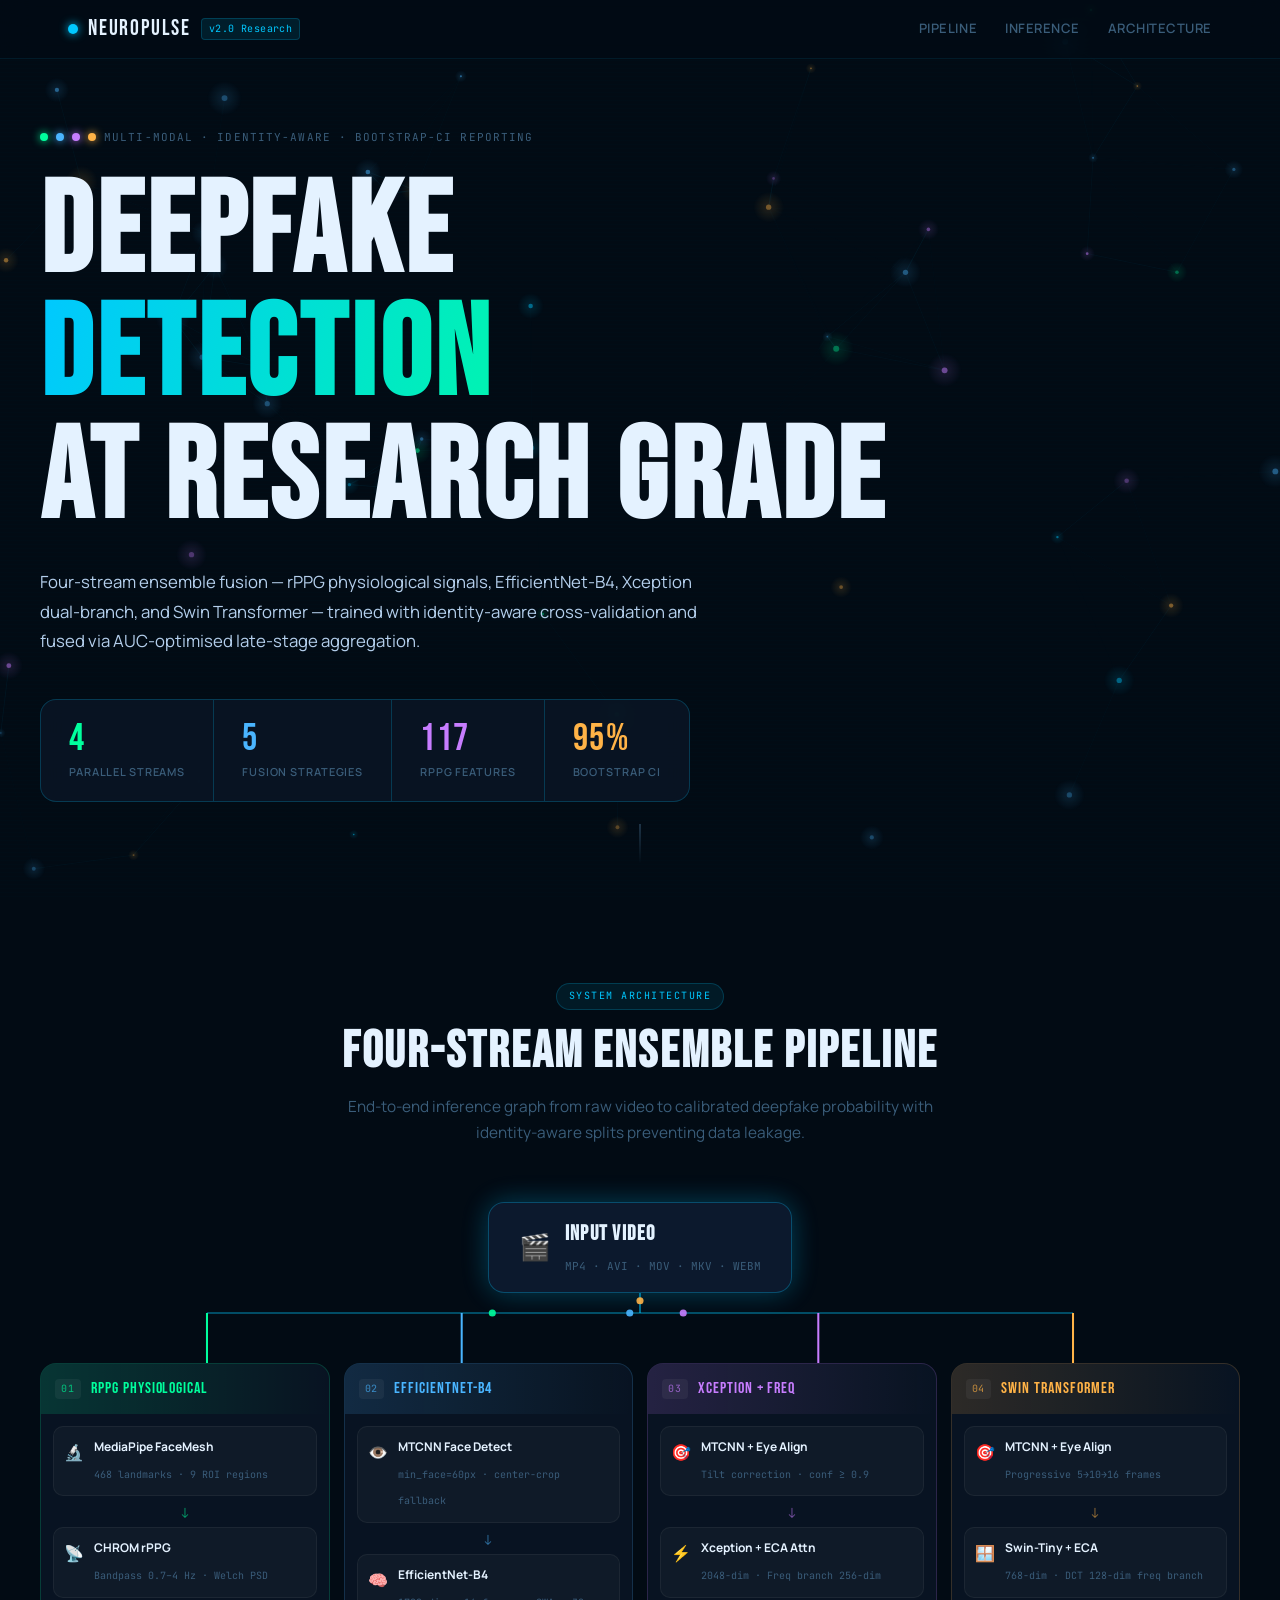
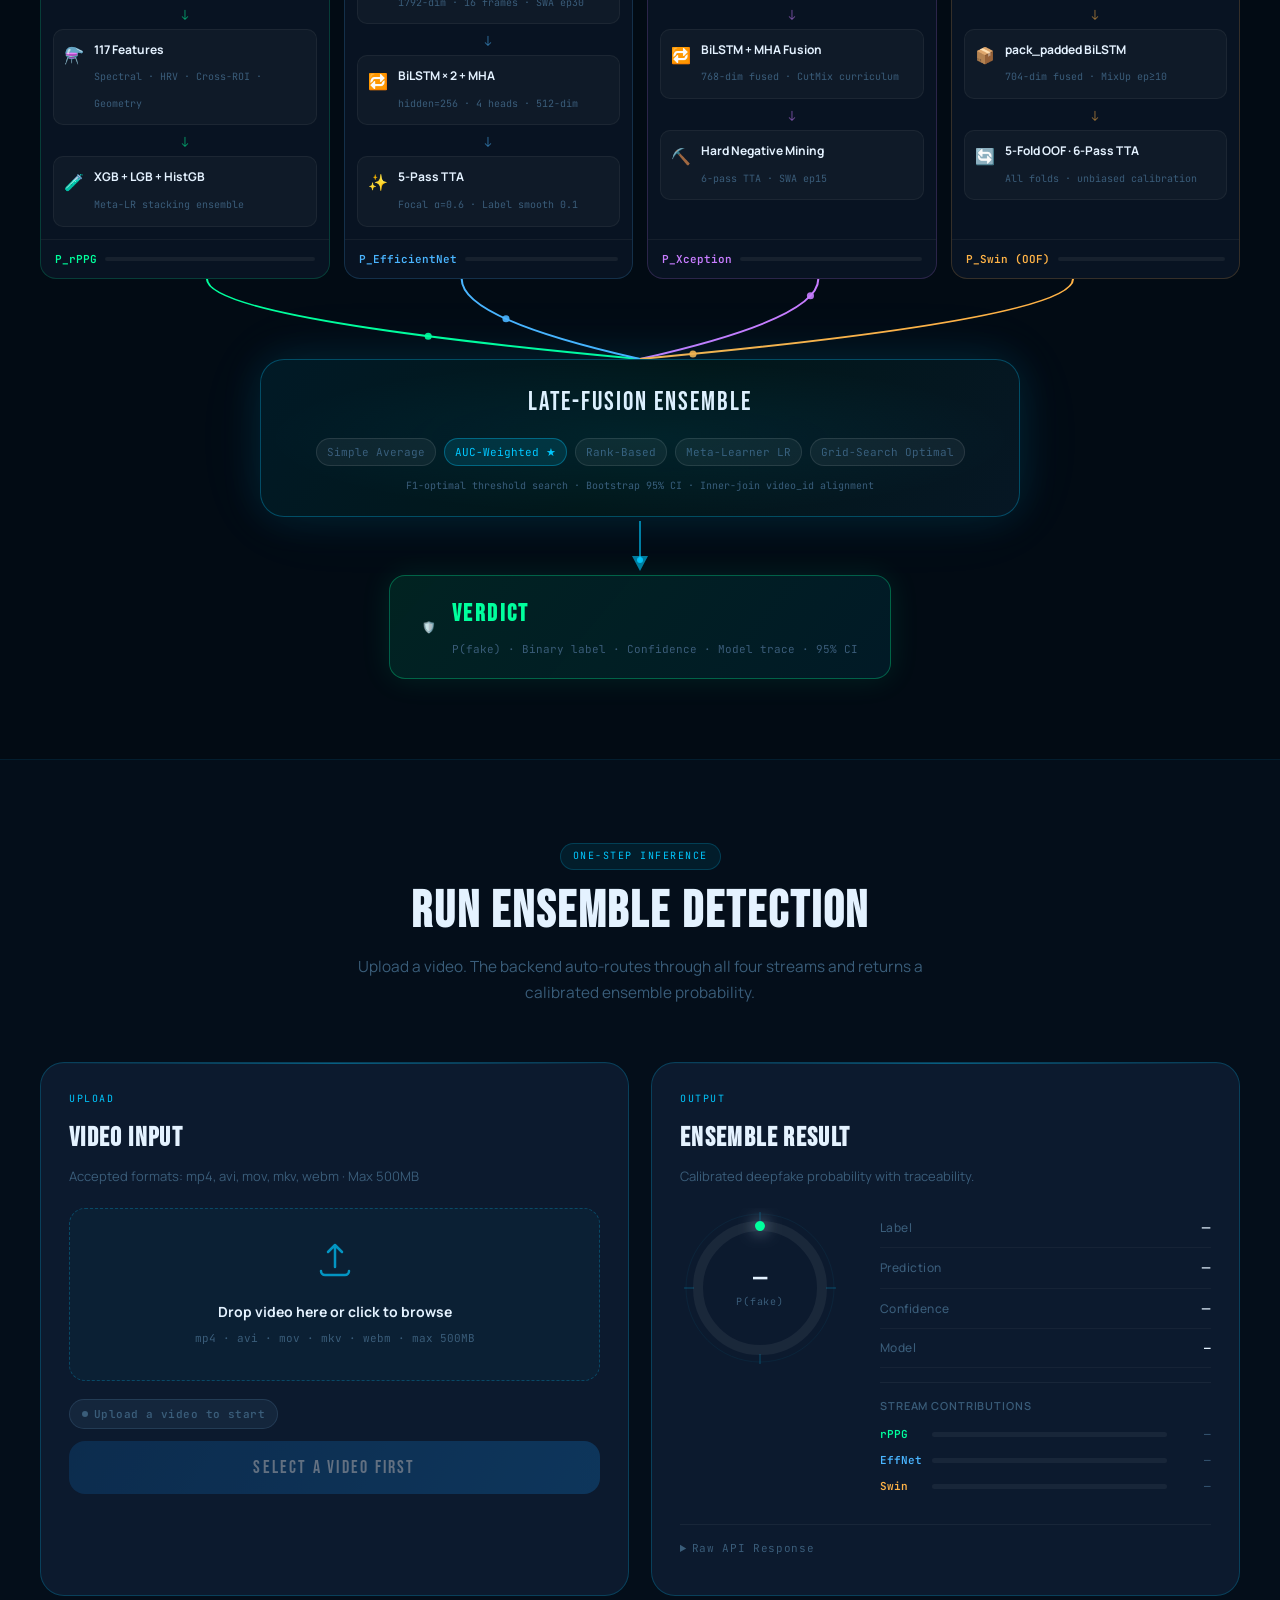
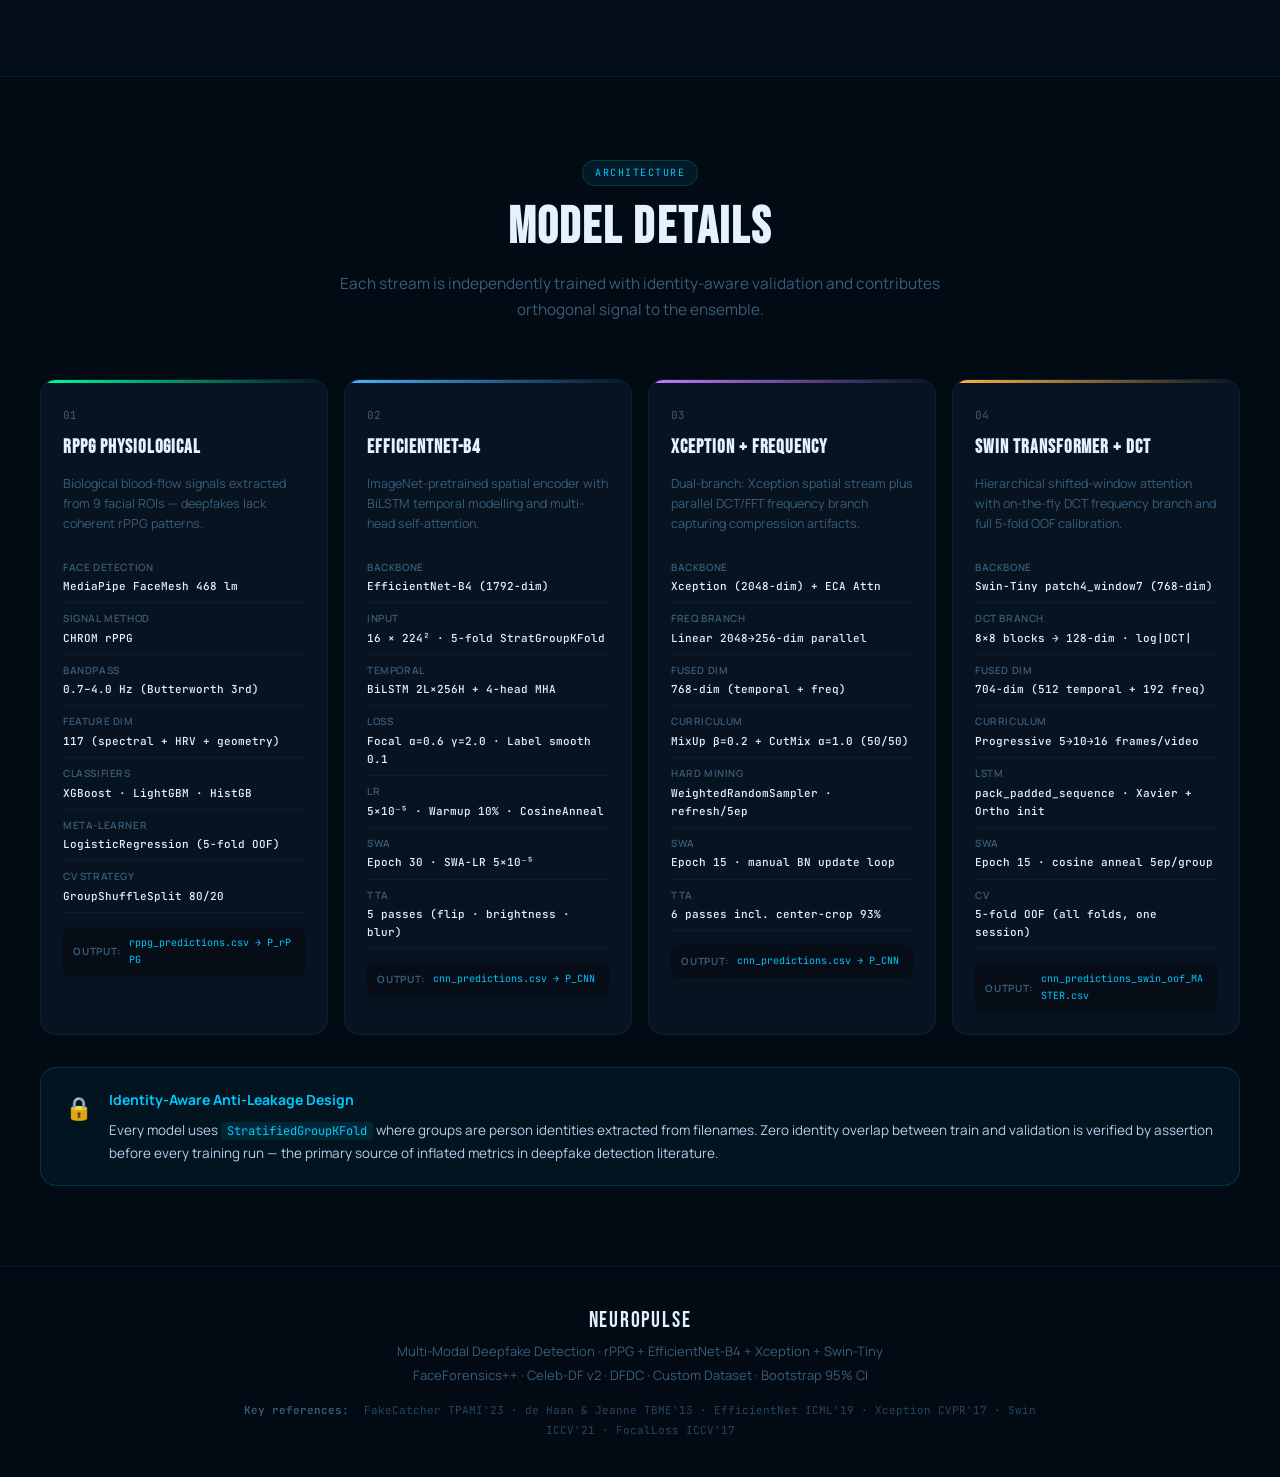
==== commit 89b5c51a: "done" ====
--- a/frontend/index.html
+++ b/frontend/index.html
@@ -1699,7 +1699,7 @@
                   <div class="sb-track"><div class="sb-fill eff-fill" id="bar-eff" style="width:0%"></div></div>
                   <span class="sb-val" id="val-eff">—</span>
                 </div>
-                <div class="sb-row">
+                <div class="sb-row" id="xcep-row" style="display:none">
                   <span class="sb-name" style="color:var(--purple)">Xcep</span>
                   <div class="sb-track"><div class="sb-fill xcep-fill" id="bar-xcep" style="width:0%"></div></div>
                   <span class="sb-val" id="val-xcep">—</span>
@@ -1974,14 +1974,12 @@
 const debugEl       = document.getElementById("debug");
 const ringArc       = document.getElementById("ring-arc");
 
-// Stream bars
+// Stream bars (3-stream microservices: rPPG :8001, EfficientNet :8002, Swin :8003)
 const barRppg  = document.getElementById("bar-rppg");
 const barEff   = document.getElementById("bar-eff");
-const barXcep  = document.getElementById("bar-xcep");
 const barSwin  = document.getElementById("bar-swin");
 const valRppg  = document.getElementById("val-rppg");
 const valEff   = document.getElementById("val-eff");
-const valXcep  = document.getElementById("val-xcep");
 const valSwin  = document.getElementById("val-swin");
 
 /* ────────────────────────────────────────────
@@ -2026,10 +2024,10 @@
    6.  STREAM BARS
 ──────────────────────────────────────────── */
 function updateStreamBars(data) {
+  // Keys match orchestrator response: P_rPPG (svc :8001), P_efficientnet (svc :8002), P_swin (svc :8003)
   const streams = [
     { bar: barRppg,  val: valRppg,  key: "P_rPPG" },
     { bar: barEff,   val: valEff,   key: "P_efficientnet" },
-    { bar: barXcep,  val: valXcep,  key: "P_xception" },
     { bar: barSwin,  val: valSwin,  key: "P_swin" },
   ];
 
@@ -2090,8 +2088,8 @@
   modelEl.textContent      = "—";
   debugEl.textContent      = "{}";
   updateRing(0);
-  for (const bar of [barRppg, barEff, barXcep, barSwin]) bar.style.width = "0%";
-  for (const v of [valRppg, valEff, valXcep, valSwin]) v.textContent = "—";
+  for (const bar of [barRppg, barEff, barSwin]) bar.style.width = "0%";
+  for (const v of [valRppg, valEff, valSwin]) v.textContent = "—";
 }
 
 /* ────────────────────────────────────────────
@@ -2166,7 +2164,7 @@
   submitBtn.disabled    = true;
   btnText.textContent   = "Running Ensemble Inference…";
   resetResult();
-  setStatus("Extracting features across 4 streams…", "loading");
+  setStatus("Extracting features across 3 streams…", "loading");
 
   const formData = new FormData();
   formData.append("video", file);
